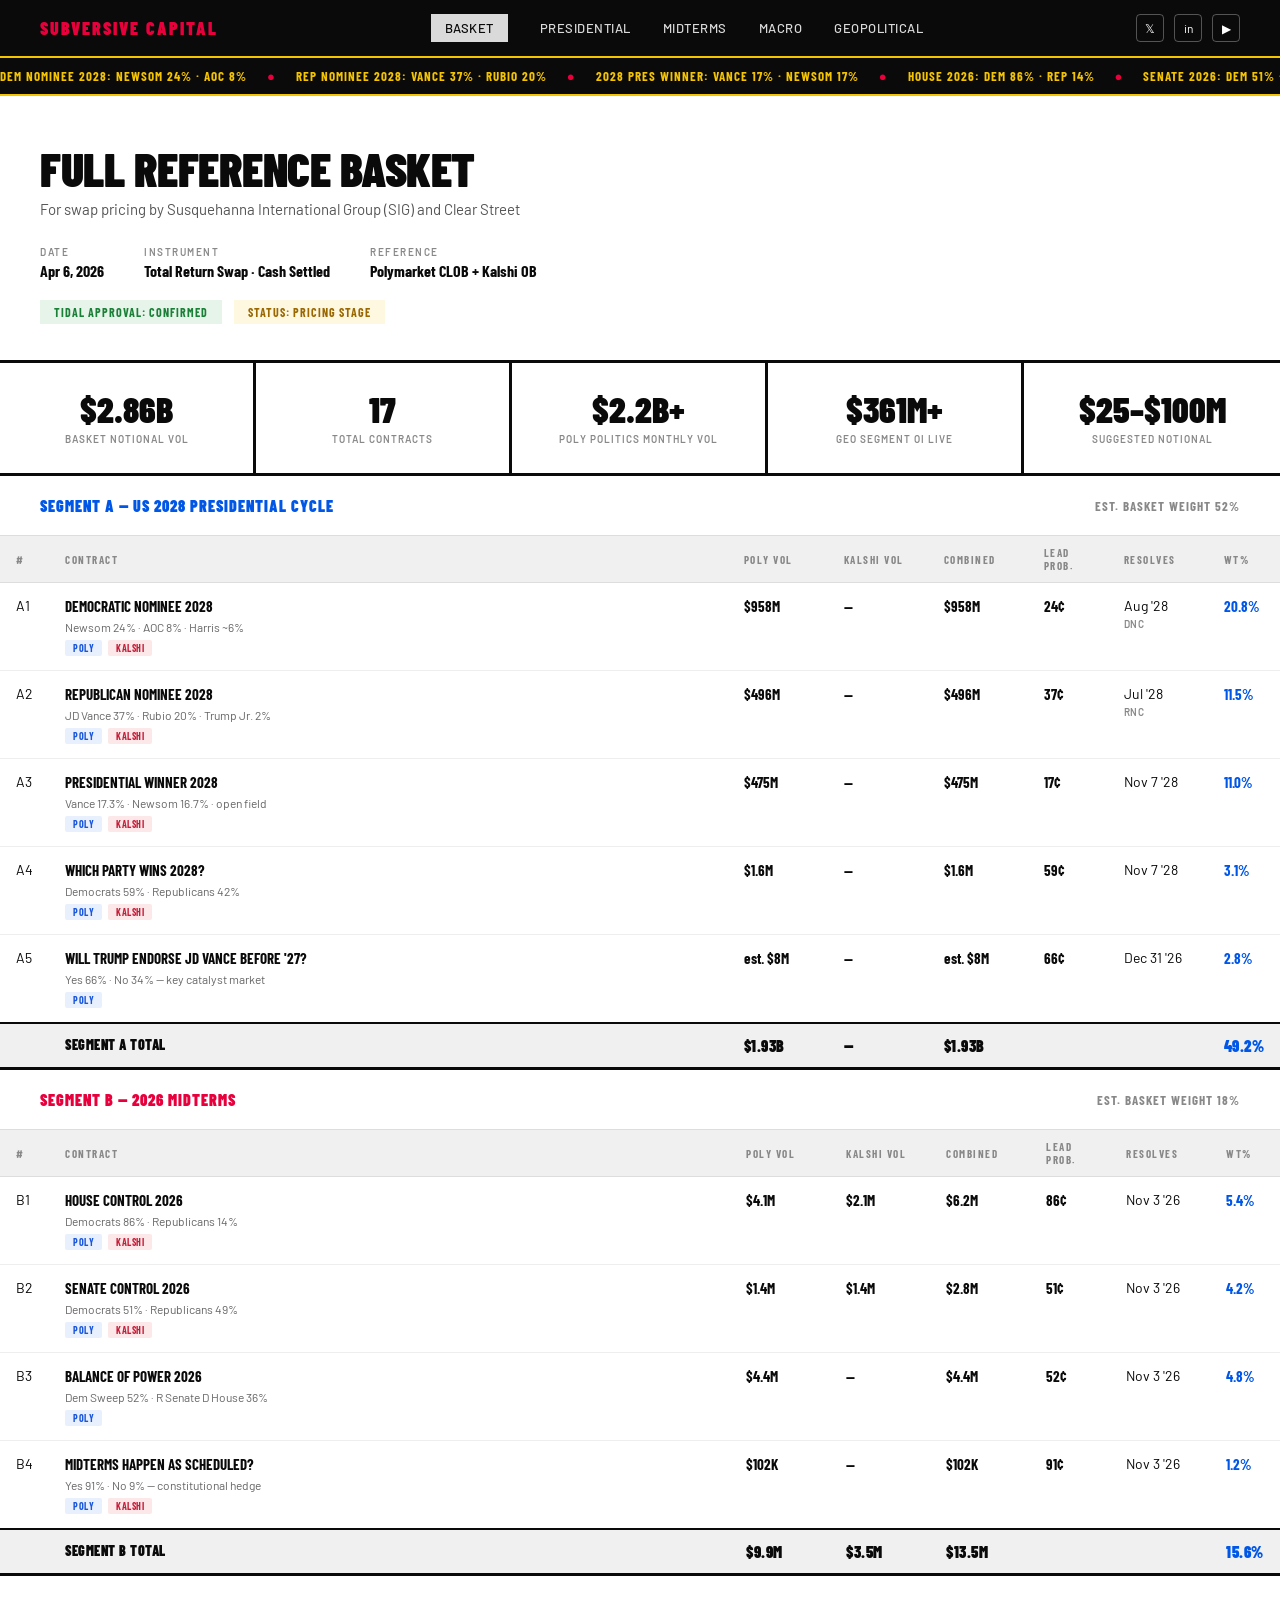
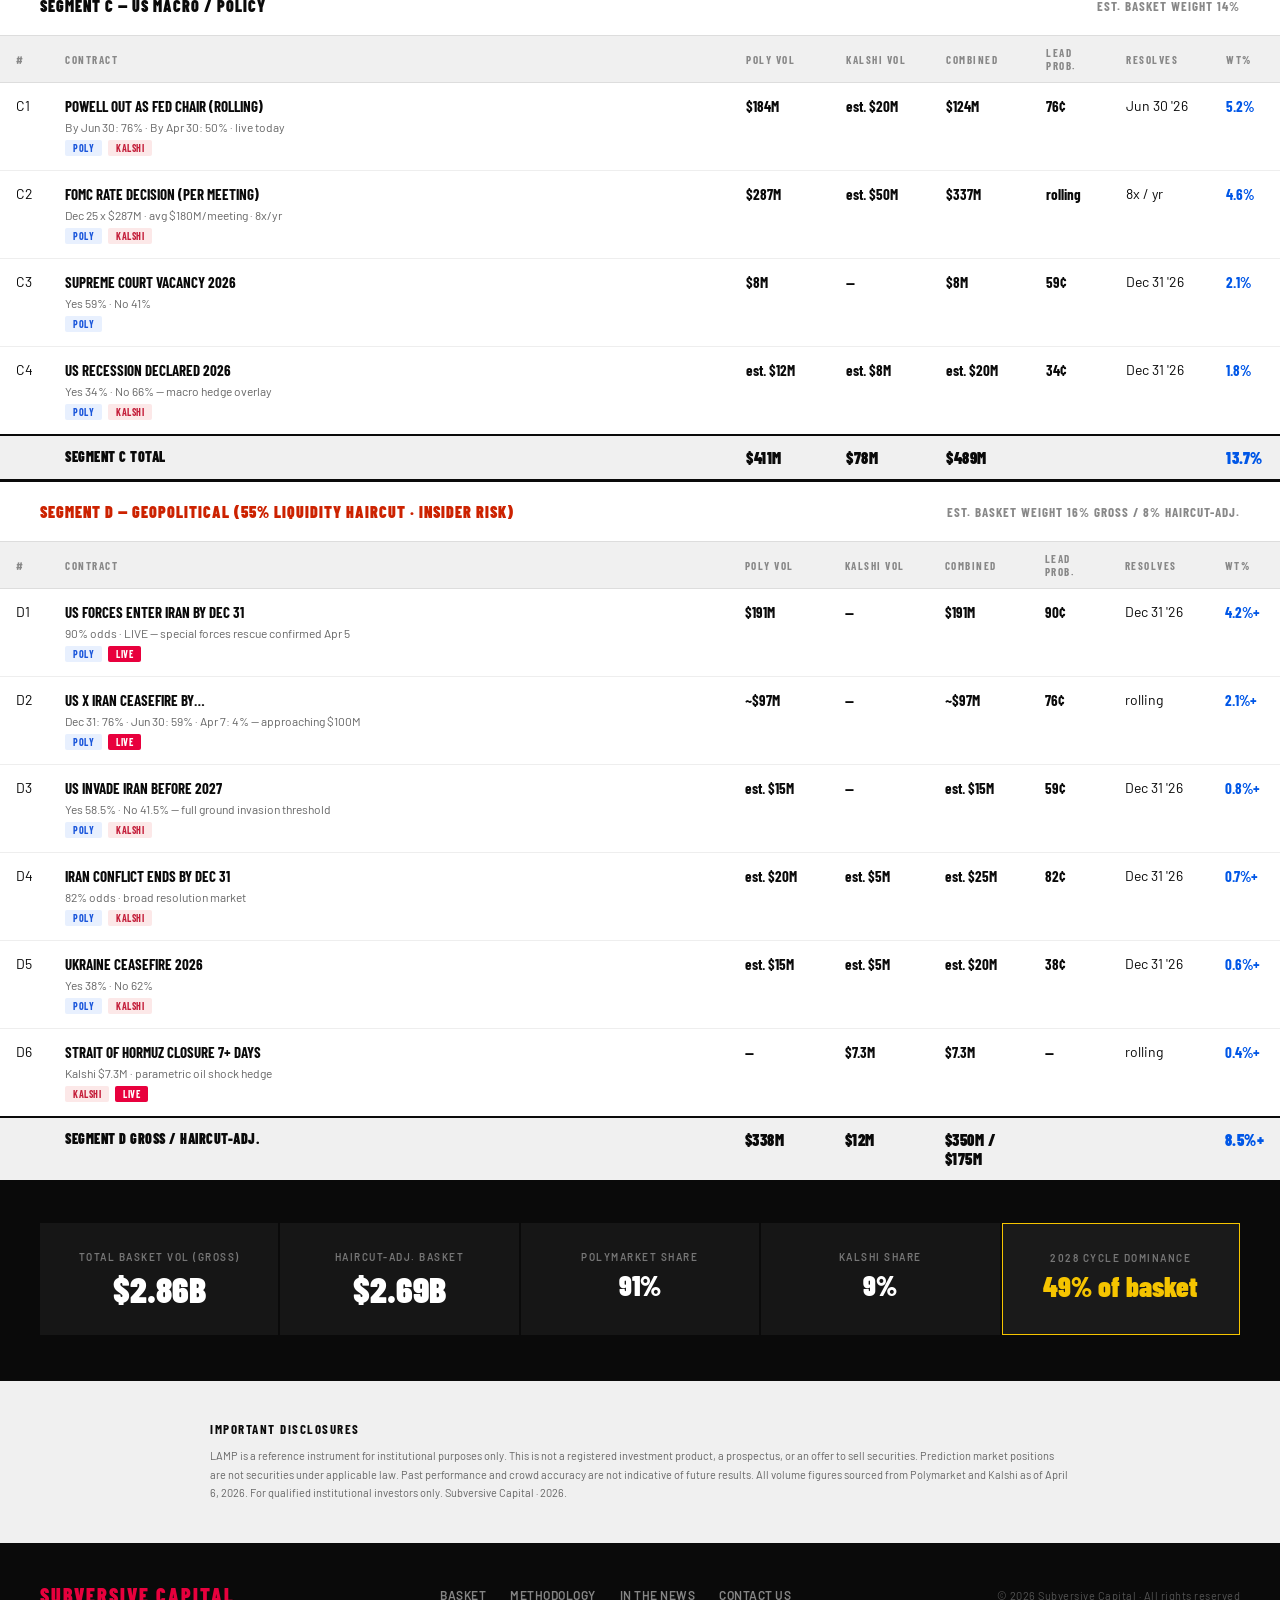
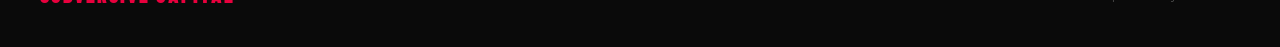
==== index.html @ 4996d78e "Replace marketing page with full reference basket Content-first redesign: 4 segment tables with all " ====
<!DOCTYPE html>
<html lang="en">
<head>
<meta charset="UTF-8">
<meta name="viewport" content="width=device-width, initial-scale=1.0">
<title>LAMP ETF — Full Reference Basket</title>
<link rel="stylesheet" href="styles.css">
</head>
<body>

<nav>
  <div class="nav-logo">Subversive Capital</div>
  <div class="nav-links">
    <a href="#" class="active">Basket</a>
    <a href="#segment-a">Presidential</a>
    <a href="#segment-b">Midterms</a>
    <a href="#segment-c">Macro</a>
    <a href="#segment-d">Geopolitical</a>
  </div>
  <div class="nav-icons">
    <div class="nav-icon">&#x1D54F;</div>
    <div class="nav-icon">in</div>
    <div class="nav-icon">&#9654;</div>
  </div>
</nav>

<div class="ticker-tape">
  <div class="ticker-inner" id="ticker-inner"></div>
</div>

<!-- ── BASKET HEADER ── -->
<section class="basket-header">
  <div class="basket-title">Full reference basket</div>
  <div class="basket-subtitle">For swap pricing by Susquehanna International Group (SIG) and Clear Street</div>

  <div class="basket-meta">
    <div class="meta-item">
      <div class="meta-label">Date</div>
      <div class="meta-value">Apr 6, 2026</div>
    </div>
    <div class="meta-item">
      <div class="meta-label">Instrument</div>
      <div class="meta-value">Total Return Swap &middot; Cash Settled</div>
    </div>
    <div class="meta-item">
      <div class="meta-label">Reference</div>
      <div class="meta-value">Polymarket CLOB + Kalshi OB</div>
    </div>
  </div>

  <div class="basket-status">
    <span class="status-badge status-confirmed">TIDAL approval: Confirmed</span>
    <span class="status-badge status-pricing">Status: Pricing stage</span>
  </div>
</section>

<!-- ── SUMMARY STATS ── -->
<div class="basket-summary">
  <div class="summary-stat">
    <div class="summary-val">$2.86B</div>
    <div class="summary-label">Basket notional vol</div>
  </div>
  <div class="summary-stat">
    <div class="summary-val">17</div>
    <div class="summary-label">Total contracts</div>
  </div>
  <div class="summary-stat">
    <div class="summary-val">$2.2B+</div>
    <div class="summary-label">Poly politics monthly vol</div>
  </div>
  <div class="summary-stat">
    <div class="summary-val">$361M+</div>
    <div class="summary-label">Geo segment OI live</div>
  </div>
  <div class="summary-stat">
    <div class="summary-val">$25&ndash;$100M</div>
    <div class="summary-label">Suggested notional</div>
  </div>
</div>

<!-- ══════════════════════════════════════════════════════════ -->
<!-- SEGMENT A — US 2028 PRESIDENTIAL CYCLE                    -->
<!-- ══════════════════════════════════════════════════════════ -->
<section class="segment" id="segment-a">
  <div class="segment-header seg-blue">
    <div class="segment-name">Segment A &mdash; US 2028 Presidential Cycle</div>
    <div class="segment-weight">Est. basket weight 52%</div>
  </div>

  <div class="table-wrap">
  <table class="segment-table">
    <thead>
      <tr>
        <th class="col-num">#</th>
        <th class="col-contract">Contract</th>
        <th class="col-vol">Poly Vol</th>
        <th class="col-vol">Kalshi Vol</th>
        <th class="col-vol">Combined</th>
        <th class="col-prob">Lead Prob.</th>
        <th class="col-resolve">Resolves</th>
        <th class="col-wt">Wt%</th>
      </tr>
    </thead>
    <tbody>
      <tr>
        <td>A1</td>
        <td>
          <div class="contract-name">Democratic Nominee 2028</div>
          <div class="contract-detail">Newsom 24% &middot; AOC 8% &middot; Harris ~6%</div>
          <div class="contract-sources"><span class="source poly">Poly</span> <span class="source kalshi">Kalshi</span></div>
        </td>
        <td class="num">$958M</td>
        <td class="num">&mdash;</td>
        <td class="num">$958M</td>
        <td class="num">24&cent;</td>
        <td>Aug '28<br><span class="resolve-note">DNC</span></td>
        <td class="num wt">20.8%</td>
      </tr>
      <tr>
        <td>A2</td>
        <td>
          <div class="contract-name">Republican Nominee 2028</div>
          <div class="contract-detail">JD Vance 37% &middot; Rubio 20% &middot; Trump Jr. 2%</div>
          <div class="contract-sources"><span class="source poly">Poly</span> <span class="source kalshi">Kalshi</span></div>
        </td>
        <td class="num">$496M</td>
        <td class="num">&mdash;</td>
        <td class="num">$496M</td>
        <td class="num">37&cent;</td>
        <td>Jul '28<br><span class="resolve-note">RNC</span></td>
        <td class="num wt">11.5%</td>
      </tr>
      <tr>
        <td>A3</td>
        <td>
          <div class="contract-name">Presidential Winner 2028</div>
          <div class="contract-detail">Vance 17.3% &middot; Newsom 16.7% &middot; open field</div>
          <div class="contract-sources"><span class="source poly">Poly</span> <span class="source kalshi">Kalshi</span></div>
        </td>
        <td class="num">$475M</td>
        <td class="num">&mdash;</td>
        <td class="num">$475M</td>
        <td class="num">17&cent;</td>
        <td>Nov 7 '28</td>
        <td class="num wt">11.0%</td>
      </tr>
      <tr>
        <td>A4</td>
        <td>
          <div class="contract-name">Which party wins 2028?</div>
          <div class="contract-detail">Democrats 59% &middot; Republicans 42%</div>
          <div class="contract-sources"><span class="source poly">Poly</span> <span class="source kalshi">Kalshi</span></div>
        </td>
        <td class="num">$1.6M</td>
        <td class="num">&mdash;</td>
        <td class="num">$1.6M</td>
        <td class="num">59&cent;</td>
        <td>Nov 7 '28</td>
        <td class="num wt">3.1%</td>
      </tr>
      <tr>
        <td>A5</td>
        <td>
          <div class="contract-name">Will Trump endorse JD Vance before '27?</div>
          <div class="contract-detail">Yes 66% &middot; No 34% &mdash; key catalyst market</div>
          <div class="contract-sources"><span class="source poly">Poly</span></div>
        </td>
        <td class="num">est. $8M</td>
        <td class="num">&mdash;</td>
        <td class="num">est. $8M</td>
        <td class="num">66&cent;</td>
        <td>Dec 31 '26</td>
        <td class="num wt">2.8%</td>
      </tr>
      <tr class="subtotal-row">
        <td></td>
        <td>Segment A total</td>
        <td class="num">$1.93B</td>
        <td class="num">&mdash;</td>
        <td class="num">$1.93B</td>
        <td></td>
        <td></td>
        <td class="num wt">49.2%</td>
      </tr>
    </tbody>
  </table>
  </div>
</section>

<!-- ══════════════════════════════════════════════════════════ -->
<!-- SEGMENT B — 2026 MIDTERMS                                 -->
<!-- ══════════════════════════════════════════════════════════ -->
<section class="segment" id="segment-b">
  <div class="segment-header seg-red">
    <div class="segment-name">Segment B &mdash; 2026 Midterms</div>
    <div class="segment-weight">Est. basket weight 18%</div>
  </div>

  <div class="table-wrap">
  <table class="segment-table">
    <thead>
      <tr>
        <th class="col-num">#</th>
        <th class="col-contract">Contract</th>
        <th class="col-vol">Poly Vol</th>
        <th class="col-vol">Kalshi Vol</th>
        <th class="col-vol">Combined</th>
        <th class="col-prob">Lead Prob.</th>
        <th class="col-resolve">Resolves</th>
        <th class="col-wt">Wt%</th>
      </tr>
    </thead>
    <tbody>
      <tr>
        <td>B1</td>
        <td>
          <div class="contract-name">House Control 2026</div>
          <div class="contract-detail">Democrats 86% &middot; Republicans 14%</div>
          <div class="contract-sources"><span class="source poly">Poly</span> <span class="source kalshi">Kalshi</span></div>
        </td>
        <td class="num">$4.1M</td>
        <td class="num">$2.1M</td>
        <td class="num">$6.2M</td>
        <td class="num">86&cent;</td>
        <td>Nov 3 '26</td>
        <td class="num wt">5.4%</td>
      </tr>
      <tr>
        <td>B2</td>
        <td>
          <div class="contract-name">Senate Control 2026</div>
          <div class="contract-detail">Democrats 51% &middot; Republicans 49%</div>
          <div class="contract-sources"><span class="source poly">Poly</span> <span class="source kalshi">Kalshi</span></div>
        </td>
        <td class="num">$1.4M</td>
        <td class="num">$1.4M</td>
        <td class="num">$2.8M</td>
        <td class="num">51&cent;</td>
        <td>Nov 3 '26</td>
        <td class="num wt">4.2%</td>
      </tr>
      <tr>
        <td>B3</td>
        <td>
          <div class="contract-name">Balance of Power 2026</div>
          <div class="contract-detail">Dem Sweep 52% &middot; R Senate D House 36%</div>
          <div class="contract-sources"><span class="source poly">Poly</span></div>
        </td>
        <td class="num">$4.4M</td>
        <td class="num">&mdash;</td>
        <td class="num">$4.4M</td>
        <td class="num">52&cent;</td>
        <td>Nov 3 '26</td>
        <td class="num wt">4.8%</td>
      </tr>
      <tr>
        <td>B4</td>
        <td>
          <div class="contract-name">Midterms happen as scheduled?</div>
          <div class="contract-detail">Yes 91% &middot; No 9% &mdash; constitutional hedge</div>
          <div class="contract-sources"><span class="source poly">Poly</span> <span class="source kalshi">Kalshi</span></div>
        </td>
        <td class="num">$102K</td>
        <td class="num">&mdash;</td>
        <td class="num">$102K</td>
        <td class="num">91&cent;</td>
        <td>Nov 3 '26</td>
        <td class="num wt">1.2%</td>
      </tr>
      <tr class="subtotal-row">
        <td></td>
        <td>Segment B total</td>
        <td class="num">$9.9M</td>
        <td class="num">$3.5M</td>
        <td class="num">$13.5M</td>
        <td></td>
        <td></td>
        <td class="num wt">15.6%</td>
      </tr>
    </tbody>
  </table>
  </div>
</section>

<!-- ══════════════════════════════════════════════════════════ -->
<!-- SEGMENT C — US MACRO / POLICY                             -->
<!-- ══════════════════════════════════════════════════════════ -->
<section class="segment" id="segment-c">
  <div class="segment-header seg-black">
    <div class="segment-name">Segment C &mdash; US Macro / Policy</div>
    <div class="segment-weight">Est. basket weight 14%</div>
  </div>

  <div class="table-wrap">
  <table class="segment-table">
    <thead>
      <tr>
        <th class="col-num">#</th>
        <th class="col-contract">Contract</th>
        <th class="col-vol">Poly Vol</th>
        <th class="col-vol">Kalshi Vol</th>
        <th class="col-vol">Combined</th>
        <th class="col-prob">Lead Prob.</th>
        <th class="col-resolve">Resolves</th>
        <th class="col-wt">Wt%</th>
      </tr>
    </thead>
    <tbody>
      <tr>
        <td>C1</td>
        <td>
          <div class="contract-name">Powell out as Fed Chair (rolling)</div>
          <div class="contract-detail">By Jun 30: 76% &middot; By Apr 30: 50% &middot; live today</div>
          <div class="contract-sources"><span class="source poly">Poly</span> <span class="source kalshi">Kalshi</span></div>
        </td>
        <td class="num">$184M</td>
        <td class="num">est. $20M</td>
        <td class="num">$124M</td>
        <td class="num">76&cent;</td>
        <td>Jun 30 '26</td>
        <td class="num wt">5.2%</td>
      </tr>
      <tr>
        <td>C2</td>
        <td>
          <div class="contract-name">FOMC rate decision (per meeting)</div>
          <div class="contract-detail">Dec 25 x $287M &middot; avg $180M/meeting &middot; 8x/yr</div>
          <div class="contract-sources"><span class="source poly">Poly</span> <span class="source kalshi">Kalshi</span></div>
        </td>
        <td class="num">$287M</td>
        <td class="num">est. $50M</td>
        <td class="num">$337M</td>
        <td class="num">rolling</td>
        <td>8x / yr</td>
        <td class="num wt">4.6%</td>
      </tr>
      <tr>
        <td>C3</td>
        <td>
          <div class="contract-name">Supreme Court vacancy 2026</div>
          <div class="contract-detail">Yes 59% &middot; No 41%</div>
          <div class="contract-sources"><span class="source poly">Poly</span></div>
        </td>
        <td class="num">$8M</td>
        <td class="num">&mdash;</td>
        <td class="num">$8M</td>
        <td class="num">59&cent;</td>
        <td>Dec 31 '26</td>
        <td class="num wt">2.1%</td>
      </tr>
      <tr>
        <td>C4</td>
        <td>
          <div class="contract-name">US recession declared 2026</div>
          <div class="contract-detail">Yes 34% &middot; No 66% &mdash; macro hedge overlay</div>
          <div class="contract-sources"><span class="source poly">Poly</span> <span class="source kalshi">Kalshi</span></div>
        </td>
        <td class="num">est. $12M</td>
        <td class="num">est. $8M</td>
        <td class="num">est. $20M</td>
        <td class="num">34&cent;</td>
        <td>Dec 31 '26</td>
        <td class="num wt">1.8%</td>
      </tr>
      <tr class="subtotal-row">
        <td></td>
        <td>Segment C total</td>
        <td class="num">$411M</td>
        <td class="num">$78M</td>
        <td class="num">$489M</td>
        <td></td>
        <td></td>
        <td class="num wt">13.7%</td>
      </tr>
    </tbody>
  </table>
  </div>
</section>

<!-- ══════════════════════════════════════════════════════════ -->
<!-- SEGMENT D — GEOPOLITICAL                                  -->
<!-- ══════════════════════════════════════════════════════════ -->
<section class="segment" id="segment-d">
  <div class="segment-header seg-darkred">
    <div class="segment-name">Segment D &mdash; Geopolitical (55% liquidity haircut &middot; insider risk)</div>
    <div class="segment-weight">Est. basket weight 16% gross / 8% haircut-adj.</div>
  </div>

  <div class="table-wrap">
  <table class="segment-table">
    <thead>
      <tr>
        <th class="col-num">#</th>
        <th class="col-contract">Contract</th>
        <th class="col-vol">Poly Vol</th>
        <th class="col-vol">Kalshi Vol</th>
        <th class="col-vol">Combined</th>
        <th class="col-prob">Lead Prob.</th>
        <th class="col-resolve">Resolves</th>
        <th class="col-wt">Wt%</th>
      </tr>
    </thead>
    <tbody>
      <tr>
        <td>D1</td>
        <td>
          <div class="contract-name">US forces enter Iran by Dec 31</div>
          <div class="contract-detail">90% odds &middot; LIVE &mdash; special forces rescue confirmed Apr 5</div>
          <div class="contract-sources"><span class="source poly">Poly</span> <span class="source live">Live</span></div>
        </td>
        <td class="num">$191M</td>
        <td class="num">&mdash;</td>
        <td class="num">$191M</td>
        <td class="num">90&cent;</td>
        <td>Dec 31 '26</td>
        <td class="num wt">4.2%+</td>
      </tr>
      <tr>
        <td>D2</td>
        <td>
          <div class="contract-name">US x Iran ceasefire by&hellip;</div>
          <div class="contract-detail">Dec 31: 76% &middot; Jun 30: 59% &middot; Apr 7: 4% &mdash; approaching $100M</div>
          <div class="contract-sources"><span class="source poly">Poly</span> <span class="source live">Live</span></div>
        </td>
        <td class="num">~$97M</td>
        <td class="num">&mdash;</td>
        <td class="num">~$97M</td>
        <td class="num">76&cent;</td>
        <td>rolling</td>
        <td class="num wt">2.1%+</td>
      </tr>
      <tr>
        <td>D3</td>
        <td>
          <div class="contract-name">US invade Iran before 2027</div>
          <div class="contract-detail">Yes 58.5% &middot; No 41.5% &mdash; full ground invasion threshold</div>
          <div class="contract-sources"><span class="source poly">Poly</span> <span class="source kalshi">Kalshi</span></div>
        </td>
        <td class="num">est. $15M</td>
        <td class="num">&mdash;</td>
        <td class="num">est. $15M</td>
        <td class="num">59&cent;</td>
        <td>Dec 31 '26</td>
        <td class="num wt">0.8%+</td>
      </tr>
      <tr>
        <td>D4</td>
        <td>
          <div class="contract-name">Iran conflict ends by Dec 31</div>
          <div class="contract-detail">82% odds &middot; broad resolution market</div>
          <div class="contract-sources"><span class="source poly">Poly</span> <span class="source kalshi">Kalshi</span></div>
        </td>
        <td class="num">est. $20M</td>
        <td class="num">est. $5M</td>
        <td class="num">est. $25M</td>
        <td class="num">82&cent;</td>
        <td>Dec 31 '26</td>
        <td class="num wt">0.7%+</td>
      </tr>
      <tr>
        <td>D5</td>
        <td>
          <div class="contract-name">Ukraine ceasefire 2026</div>
          <div class="contract-detail">Yes 38% &middot; No 62%</div>
          <div class="contract-sources"><span class="source poly">Poly</span> <span class="source kalshi">Kalshi</span></div>
        </td>
        <td class="num">est. $15M</td>
        <td class="num">est. $5M</td>
        <td class="num">est. $20M</td>
        <td class="num">38&cent;</td>
        <td>Dec 31 '26</td>
        <td class="num wt">0.6%+</td>
      </tr>
      <tr>
        <td>D6</td>
        <td>
          <div class="contract-name">Strait of Hormuz closure 7+ days</div>
          <div class="contract-detail">Kalshi $7.3M &middot; parametric oil shock hedge</div>
          <div class="contract-sources"><span class="source kalshi">Kalshi</span> <span class="source live">Live</span></div>
        </td>
        <td class="num">&mdash;</td>
        <td class="num">$7.3M</td>
        <td class="num">$7.3M</td>
        <td class="num">&mdash;</td>
        <td>rolling</td>
        <td class="num wt">0.4%+</td>
      </tr>
      <tr class="subtotal-row">
        <td></td>
        <td>Segment D gross / haircut-adj.</td>
        <td class="num">$338M</td>
        <td class="num">$12M</td>
        <td class="num">$350M /<br>$175M</td>
        <td></td>
        <td></td>
        <td class="num wt">8.5%+</td>
      </tr>
    </tbody>
  </table>
  </div>
</section>

<!-- ── BASKET TOTALS ── -->
<section class="basket-totals">
  <div class="totals-grid">
    <div class="total-item">
      <div class="total-label">Total basket vol (gross)</div>
      <div class="total-val big">$2.86B</div>
    </div>
    <div class="total-item">
      <div class="total-label">Haircut-adj. basket</div>
      <div class="total-val big">$2.69B</div>
    </div>
    <div class="total-item">
      <div class="total-label">Polymarket share</div>
      <div class="total-val">91%</div>
    </div>
    <div class="total-item">
      <div class="total-label">Kalshi share</div>
      <div class="total-val">9%</div>
    </div>
    <div class="total-item highlight">
      <div class="total-label">2028 cycle dominance</div>
      <div class="total-val accent">49% of basket</div>
    </div>
  </div>
</section>

<!-- ── DISCLAIMER ── -->
<div class="disclaimer">
  <div class="disclaimer-inner">
    <h3>Important Disclosures</h3>
    <p>LAMP is a reference instrument for institutional purposes only. This is not a registered investment product, a prospectus, or an offer to sell securities. Prediction market positions are not securities under applicable law. Past performance and crowd accuracy are not indicative of future results. All volume figures sourced from Polymarket and Kalshi as of April 6, 2026. For qualified institutional investors only. Subversive Capital &middot; 2026.</p>
  </div>
</div>

<footer>
  <div class="footer-logo">Subversive Capital</div>
  <div class="footer-links">
    <a href="#">Basket</a>
    <a href="#">Methodology</a>
    <a href="#">In the News</a>
    <a href="#">Contact Us</a>
  </div>
  <div class="footer-copy">&copy; 2026 Subversive Capital &middot; All rights reserved</div>
</footer>

<script src="ticker.js"></script>
</body>
</html>
---- styles.css ----
@import url('https://fonts.googleapis.com/css2?family=Barlow+Condensed:wght@400;700;900&family=Barlow:wght@400;500;600&display=swap');

/* ── reset + vars ── */
*, *::before, *::after { box-sizing: border-box; margin: 0; padding: 0; }

:root {
  --black:   #0a0a0a;
  --white:   #ffffff;
  --red:     #e8003d;
  --blue:    #0057e7;
  --yellow:  #f5c400;
  --gray:    #f0f0f0;
  --mid:     #888888;
  --darkred: #cc2200;
}

html { scroll-behavior: smooth; }

body {
  font-family: 'Barlow', sans-serif;
  background: var(--white);
  color: var(--black);
  overflow-x: hidden;
}

/* ── nav ── */
nav {
  background: var(--black);
  padding: 0 40px;
  height: 56px;
  display: flex;
  align-items: center;
  justify-content: space-between;
  position: sticky;
  top: 0;
  z-index: 100;
}

.nav-logo {
  font-family: 'Barlow Condensed', sans-serif;
  font-weight: 900;
  font-size: 18px;
  letter-spacing: 2px;
  color: var(--red);
  text-transform: uppercase;
}

.nav-links { display: flex; gap: 32px; align-items: center; }

.nav-links a {
  color: var(--white);
  text-decoration: none;
  font-size: 13px;
  font-weight: 500;
  letter-spacing: 0.5px;
  opacity: 0.85;
  transition: opacity 0.15s;
  text-transform: uppercase;
}
.nav-links a:hover { opacity: 1; }
.nav-links a.active {
  background: var(--white);
  color: var(--black);
  padding: 6px 14px;
}

.nav-icons { display: flex; gap: 10px; }
.nav-icon {
  width: 28px; height: 28px;
  border: 1px solid rgba(255,255,255,0.3);
  border-radius: 4px;
  display: flex; align-items: center; justify-content: center;
  color: var(--white); font-size: 12px; cursor: pointer;
  transition: border-color 0.15s;
}
.nav-icon:hover { border-color: var(--white); }

/* ── ticker tape ── */
.ticker-tape {
  background: var(--black);
  color: var(--yellow);
  font-family: 'Barlow Condensed', sans-serif;
  font-weight: 700; font-size: 13px; letter-spacing: 1px;
  padding: 10px 0; overflow: hidden; white-space: nowrap;
  border-top: 2px solid var(--yellow);
  border-bottom: 2px solid var(--yellow);
}

.ticker-inner {
  display: inline-block;
  animation: ticker 32s linear infinite;
}
.ticker-inner:hover { animation-play-state: paused; }

@keyframes ticker {
  from { transform: translateX(0); }
  to   { transform: translateX(-50%); }
}

.ticker-sep { color: var(--red); margin: 0 20px; }

/* ── basket header ── */
.basket-header {
  padding: 48px 40px 36px;
  border-bottom: 3px solid var(--black);
}

.basket-title {
  font-family: 'Barlow Condensed', sans-serif;
  font-weight: 900;
  font-size: clamp(32px, 5vw, 48px);
  text-transform: uppercase;
  letter-spacing: -0.5px;
  line-height: 1;
  margin-bottom: 8px;
}

.basket-subtitle {
  font-size: 15px;
  color: #555;
  margin-bottom: 28px;
}

.basket-meta {
  display: flex;
  gap: 40px;
  flex-wrap: wrap;
  margin-bottom: 20px;
}

.meta-label {
  font-size: 10px;
  font-weight: 600;
  letter-spacing: 1.5px;
  text-transform: uppercase;
  color: var(--mid);
  margin-bottom: 3px;
}

.meta-value {
  font-family: 'Barlow Condensed', sans-serif;
  font-weight: 700;
  font-size: 16px;
  color: var(--black);
}

.basket-status {
  display: flex;
  gap: 12px;
  flex-wrap: wrap;
}

.status-badge {
  font-family: 'Barlow Condensed', sans-serif;
  font-weight: 700;
  font-size: 12px;
  letter-spacing: 1px;
  text-transform: uppercase;
  padding: 5px 14px;
  display: inline-block;
}

.status-confirmed {
  background: #e6f4ea;
  color: #1a7f37;
}

.status-pricing {
  background: #fff8e1;
  color: #9a6700;
}

/* ── basket summary ── */
.basket-summary {
  display: grid;
  grid-template-columns: repeat(5, 1fr);
  border-bottom: 3px solid var(--black);
}

.summary-stat {
  padding: 28px 20px;
  text-align: center;
  border-right: 3px solid var(--black);
}
.summary-stat:last-child { border-right: none; }

.summary-val {
  font-family: 'Barlow Condensed', sans-serif;
  font-weight: 900;
  font-size: 36px;
  line-height: 1;
  color: var(--black);
}

.summary-label {
  font-size: 10px;
  font-weight: 600;
  letter-spacing: 1px;
  text-transform: uppercase;
  color: var(--mid);
  margin-top: 6px;
}

/* ── segments ── */
.segment {
  border-bottom: 3px solid var(--black);
}

.segment-header {
  padding: 20px 40px;
  display: flex;
  justify-content: space-between;
  align-items: center;
  border-bottom: 1px solid #ddd;
}

.segment-name {
  font-family: 'Barlow Condensed', sans-serif;
  font-weight: 900;
  font-size: 16px;
  text-transform: uppercase;
  letter-spacing: 1px;
}

.segment-weight {
  font-family: 'Barlow Condensed', sans-serif;
  font-weight: 700;
  font-size: 13px;
  text-transform: uppercase;
  letter-spacing: 1px;
  color: var(--mid);
}

.seg-blue .segment-name { color: var(--blue); }
.seg-red .segment-name { color: var(--red); }
.seg-black .segment-name { color: var(--black); }
.seg-darkred .segment-name { color: var(--darkred); }

/* ── tables ── */
.table-wrap {
  overflow-x: auto;
  -webkit-overflow-scrolling: touch;
}

.segment-table {
  width: 100%;
  border-collapse: collapse;
  font-size: 14px;
  min-width: 800px;
}

.segment-table thead {
  background: var(--gray);
}

.segment-table th {
  font-family: 'Barlow Condensed', sans-serif;
  font-weight: 700;
  font-size: 11px;
  letter-spacing: 1.5px;
  text-transform: uppercase;
  color: var(--mid);
  padding: 10px 16px;
  text-align: left;
  border-bottom: 1px solid #ddd;
}

.segment-table td {
  padding: 14px 16px;
  border-bottom: 1px solid #eee;
  vertical-align: top;
}

.segment-table tbody tr:hover {
  background: #fafafa;
}

.col-num { width: 40px; }
.col-contract { width: auto; }
.col-vol { width: 100px; }
.col-prob { width: 80px; }
.col-resolve { width: 100px; }
.col-wt { width: 70px; }

td.num {
  font-family: 'Barlow Condensed', sans-serif;
  font-weight: 700;
  font-size: 15px;
  color: var(--black);
  white-space: nowrap;
}

td.wt {
  color: var(--blue);
}

.contract-name {
  font-family: 'Barlow Condensed', sans-serif;
  font-weight: 700;
  font-size: 15px;
  text-transform: uppercase;
  color: var(--black);
  margin-bottom: 3px;
}

.contract-detail {
  font-size: 12px;
  color: #666;
  line-height: 1.5;
  margin-bottom: 4px;
}

.contract-sources {
  display: flex;
  gap: 6px;
}

.source {
  font-family: 'Barlow Condensed', sans-serif;
  font-weight: 700;
  font-size: 10px;
  letter-spacing: 0.5px;
  text-transform: uppercase;
  padding: 2px 8px;
  border-radius: 2px;
}

.source.poly {
  background: #e8f0fe;
  color: #1a56db;
}

.source.kalshi {
  background: #fce8e8;
  color: #c41e3a;
}

.source.live {
  background: #e8003d;
  color: var(--white);
  animation: pulse 1.4s ease-in-out infinite;
}

@keyframes pulse {
  0%, 100% { opacity: 1; }
  50%       { opacity: 0.5; }
}

.resolve-note {
  font-size: 10px;
  font-weight: 600;
  letter-spacing: 0.5px;
  text-transform: uppercase;
  color: var(--mid);
}

/* subtotal rows */
.subtotal-row {
  background: var(--gray);
  border-top: 2px solid var(--black);
}

.subtotal-row td {
  font-family: 'Barlow Condensed', sans-serif;
  font-weight: 900;
  font-size: 14px;
  text-transform: uppercase;
  letter-spacing: 0.5px;
  padding: 12px 16px;
  border-bottom: none;
}

.subtotal-row td.num {
  font-size: 16px;
}

/* ── basket totals ── */
.basket-totals {
  background: var(--black);
  padding: 40px;
  border-bottom: 3px solid var(--black);
}

.totals-grid {
  display: grid;
  grid-template-columns: repeat(5, 1fr);
  gap: 2px;
}

.total-item {
  background: #161616;
  padding: 28px 24px;
  text-align: center;
}

.total-label {
  font-size: 10px;
  font-weight: 600;
  letter-spacing: 1.5px;
  text-transform: uppercase;
  color: #777;
  margin-bottom: 8px;
}

.total-val {
  font-family: 'Barlow Condensed', sans-serif;
  font-weight: 900;
  font-size: 28px;
  color: var(--white);
  line-height: 1;
}

.total-val.big {
  font-size: 36px;
}

.total-val.accent {
  color: var(--yellow);
}

.total-item.highlight {
  background: #1a1a1a;
  border: 1px solid var(--yellow);
}

/* ── disclaimer ── */
.disclaimer {
  background: var(--gray);
  padding: 40px; border-top: 3px solid var(--black);
}
.disclaimer-inner { max-width: 860px; margin: 0 auto; }
.disclaimer h3 {
  font-family: 'Barlow Condensed', sans-serif;
  font-weight: 700; font-size: 13px;
  text-transform: uppercase; letter-spacing: 1.5px;
  color: var(--black); margin-bottom: 10px;
}
.disclaimer p { font-size: 11px; color: #666; line-height: 1.7; }

/* ── footer ── */
footer {
  background: var(--black); padding: 40px;
  display: flex; justify-content: space-between;
  align-items: center; flex-wrap: wrap; gap: 16px;
}
.footer-logo {
  font-family: 'Barlow Condensed', sans-serif;
  font-weight: 900; font-size: 20px;
  letter-spacing: 2px; color: var(--red); text-transform: uppercase;
}
.footer-links { display: flex; gap: 24px; }
.footer-links a {
  color: rgba(255,255,255,0.5); text-decoration: none;
  font-size: 12px; text-transform: uppercase;
  letter-spacing: 0.5px; font-weight: 600; transition: color 0.15s;
}
.footer-links a:hover { color: var(--white); }
.footer-copy { font-size: 11px; color: rgba(255,255,255,0.3); letter-spacing: 0.5px; }

/* ── responsive ── */
@media (max-width: 900px) {
  nav { padding: 0 20px; }
  .nav-links { display: none; }
  .basket-header { padding: 32px 20px 28px; }
  .basket-meta { gap: 24px; }
  .basket-summary { grid-template-columns: repeat(3, 1fr); }
  .summary-stat:nth-child(3) { border-right: none; }
  .summary-stat:nth-child(4),
  .summary-stat:nth-child(5) { border-top: 3px solid var(--black); }
  .segment-header { padding: 16px 20px; flex-direction: column; align-items: flex-start; gap: 4px; }
  .totals-grid { grid-template-columns: repeat(3, 1fr); }
  .total-item:nth-child(4),
  .total-item:nth-child(5) { grid-column: auto; }
  footer { flex-direction: column; text-align: center; }
}

@media (max-width: 500px) {
  .basket-summary { grid-template-columns: 1fr 1fr; }
  .summary-stat { border-right: none; border-bottom: 3px solid var(--black); }
  .summary-stat:nth-child(odd) { border-right: 3px solid var(--black); }
  .summary-stat:last-child { border-right: none; }
  .totals-grid { grid-template-columns: 1fr 1fr; }
  .total-item { padding: 20px 16px; }
  .total-val.big { font-size: 28px; }
}
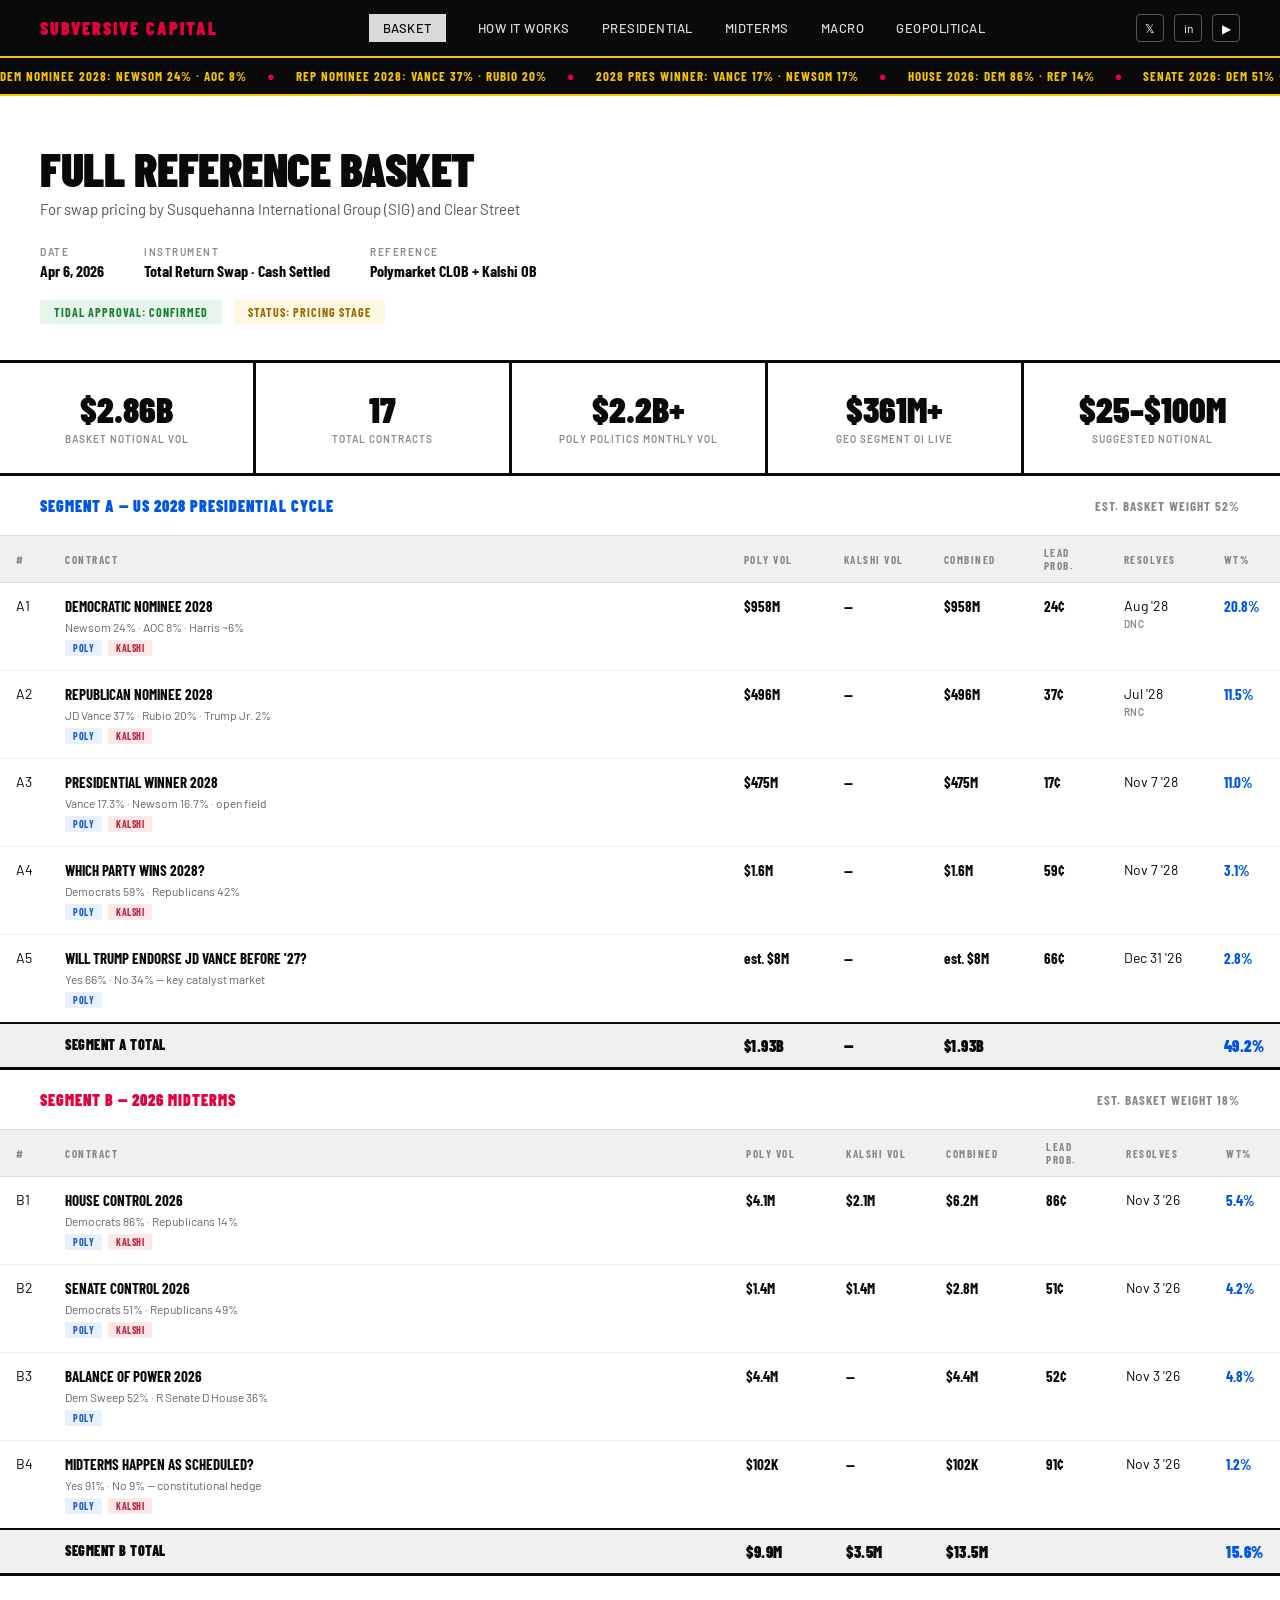
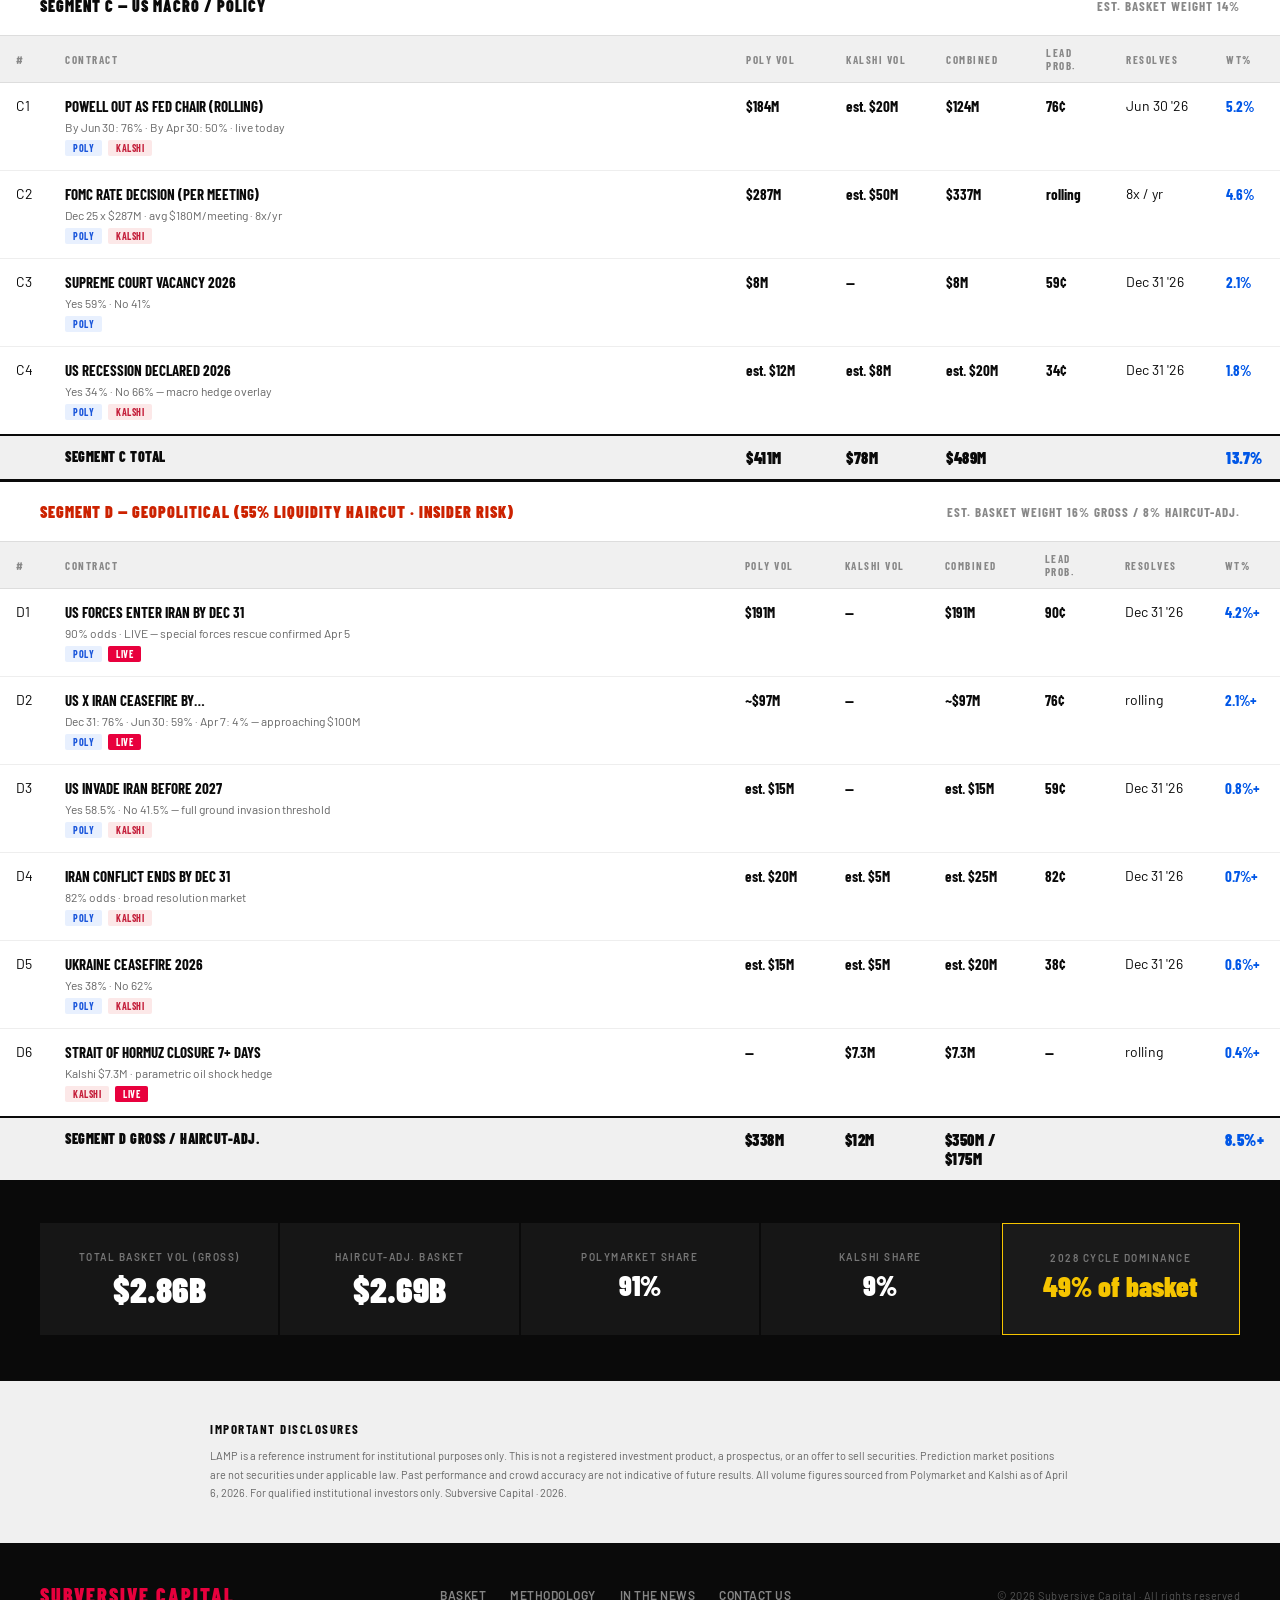
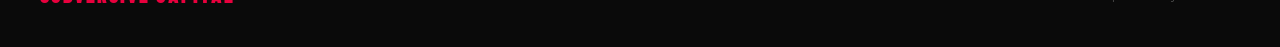
==== commit eba13ab8: "Add How It Works page with $10K investor walkthrough Full 7-step walkthrough: buy shares, TRS mechan" ====
--- a/index.html
+++ b/index.html
@@ -11,7 +11,8 @@
 <nav>
   <div class="nav-logo">Subversive Capital</div>
   <div class="nav-links">
-    <a href="#" class="active">Basket</a>
+    <a href="index.html" class="active">Basket</a>
+    <a href="how.html">How It Works</a>
     <a href="#segment-a">Presidential</a>
     <a href="#segment-b">Midterms</a>
     <a href="#segment-c">Macro</a>
--- a/styles.css
+++ b/styles.css
@@ -422,6 +422,279 @@
   background: #1a1a1a;
   border: 1px solid var(--yellow);
 }
+
+/* ── how it works page ── */
+.how-header {
+  padding: 48px 40px 40px;
+  border-bottom: 3px solid var(--black);
+}
+
+.how-header-inner {
+  max-width: 700px;
+}
+
+.how-title {
+  font-family: 'Barlow Condensed', sans-serif;
+  font-weight: 900;
+  font-size: clamp(32px, 5vw, 48px);
+  text-transform: uppercase;
+  letter-spacing: -0.5px;
+  line-height: 1;
+  margin-bottom: 12px;
+}
+
+.how-subtitle {
+  font-size: 15px;
+  color: #555;
+  line-height: 1.6;
+  margin-bottom: 28px;
+}
+
+.how-invest-box {
+  background: var(--black);
+  color: var(--white);
+  padding: 24px 32px;
+  display: inline-block;
+}
+
+.invest-label {
+  font-size: 10px;
+  font-weight: 600;
+  letter-spacing: 1.5px;
+  text-transform: uppercase;
+  color: var(--mid);
+  margin-bottom: 4px;
+}
+
+.invest-val {
+  font-family: 'Barlow Condensed', sans-serif;
+  font-weight: 900;
+  font-size: 48px;
+  color: var(--yellow);
+  line-height: 1;
+}
+
+.invest-shares {
+  font-size: 13px;
+  color: #999;
+  margin-top: 4px;
+}
+
+/* ── step blocks ── */
+.how-step {
+  display: grid;
+  grid-template-columns: 80px 1fr;
+  border-bottom: 3px solid var(--black);
+}
+
+.how-step.last {
+  border-bottom: none;
+}
+
+.step-marker {
+  border-right: 3px solid var(--black);
+  display: flex;
+  flex-direction: column;
+  align-items: center;
+  padding-top: 36px;
+}
+
+.step-num {
+  font-family: 'Barlow Condensed', sans-serif;
+  font-weight: 900;
+  font-size: 32px;
+  color: var(--red);
+  line-height: 1;
+}
+
+.step-line {
+  width: 2px;
+  flex: 1;
+  background: #ddd;
+  margin-top: 16px;
+}
+
+.step-content {
+  padding: 36px 40px;
+}
+
+.step-title {
+  font-family: 'Barlow Condensed', sans-serif;
+  font-weight: 900;
+  font-size: 24px;
+  text-transform: uppercase;
+  letter-spacing: 0.3px;
+  margin-bottom: 16px;
+  color: var(--black);
+}
+
+.step-body p {
+  font-size: 15px;
+  color: #333;
+  line-height: 1.7;
+  margin-bottom: 12px;
+  max-width: 640px;
+}
+
+.step-body p:last-child {
+  margin-bottom: 0;
+}
+
+.step-list {
+  list-style: none;
+  margin: 12px 0;
+  max-width: 640px;
+}
+
+.step-list li {
+  font-size: 14px;
+  color: #333;
+  line-height: 1.6;
+  padding: 6px 0 6px 20px;
+  position: relative;
+  border-bottom: 1px solid #eee;
+}
+
+.step-list li:last-child {
+  border-bottom: none;
+}
+
+.step-list li::before {
+  content: '';
+  position: absolute;
+  left: 0;
+  top: 14px;
+  width: 6px;
+  height: 6px;
+  background: var(--red);
+}
+
+/* step aside boxes */
+.step-aside {
+  margin-top: 20px;
+  padding: 16px 20px;
+  background: var(--gray);
+  border-left: 3px solid var(--black);
+  max-width: 480px;
+}
+
+.aside-label {
+  font-size: 10px;
+  font-weight: 600;
+  letter-spacing: 1.5px;
+  text-transform: uppercase;
+  color: var(--mid);
+  margin-bottom: 4px;
+}
+
+.aside-val {
+  font-family: 'Barlow Condensed', sans-serif;
+  font-weight: 700;
+  font-size: 16px;
+  color: var(--black);
+}
+
+.aside-detail {
+  font-size: 12px;
+  color: #888;
+  margin-top: 4px;
+}
+
+/* step example boxes */
+.step-example {
+  margin-top: 20px;
+  padding: 20px 24px;
+  background: #fffde7;
+  border-left: 3px solid var(--yellow);
+  max-width: 640px;
+}
+
+.example-label {
+  font-family: 'Barlow Condensed', sans-serif;
+  font-weight: 700;
+  font-size: 11px;
+  letter-spacing: 1.5px;
+  text-transform: uppercase;
+  color: #9a6700;
+  margin-bottom: 8px;
+}
+
+.example-body p {
+  font-size: 14px;
+  color: #555;
+  line-height: 1.6;
+  margin-bottom: 8px;
+}
+
+.example-body p:last-child {
+  margin-bottom: 0;
+}
+
+/* ── allocation grid ── */
+.allocation-grid {
+  display: grid;
+  grid-template-columns: repeat(5, 1fr);
+  gap: 2px;
+  margin-top: 20px;
+  border: 3px solid var(--black);
+}
+
+.alloc-item {
+  padding: 20px 16px;
+  text-align: center;
+}
+
+.alloc-segment {
+  font-family: 'Barlow Condensed', sans-serif;
+  font-weight: 700;
+  font-size: 11px;
+  letter-spacing: 1.5px;
+  text-transform: uppercase;
+  margin-bottom: 4px;
+}
+
+.alloc-name {
+  font-family: 'Barlow Condensed', sans-serif;
+  font-weight: 900;
+  font-size: 16px;
+  text-transform: uppercase;
+  color: var(--black);
+  margin-bottom: 8px;
+}
+
+.alloc-pct {
+  font-family: 'Barlow Condensed', sans-serif;
+  font-weight: 900;
+  font-size: 28px;
+  line-height: 1;
+  color: var(--black);
+}
+
+.alloc-dollars {
+  font-family: 'Barlow Condensed', sans-serif;
+  font-weight: 700;
+  font-size: 20px;
+  color: var(--black);
+  margin-top: 4px;
+}
+
+.alloc-detail {
+  font-size: 11px;
+  color: #888;
+  line-height: 1.5;
+  margin-top: 8px;
+}
+
+.alloc-blue  { background: #e8f0fe; }
+.alloc-blue .alloc-segment { color: var(--blue); }
+.alloc-red   { background: #fce8e8; }
+.alloc-red .alloc-segment { color: var(--red); }
+.alloc-black { background: #f0f0f0; }
+.alloc-black .alloc-segment { color: var(--black); }
+.alloc-darkred { background: #fef0ec; }
+.alloc-darkred .alloc-segment { color: var(--darkred); }
+.alloc-gray  { background: #fafafa; }
+.alloc-gray .alloc-segment { color: var(--mid); }
 
 /* ── disclaimer ── */
 .disclaimer {
@@ -469,6 +742,10 @@
   .summary-stat:nth-child(5) { border-top: 3px solid var(--black); }
   .segment-header { padding: 16px 20px; flex-direction: column; align-items: flex-start; gap: 4px; }
   .totals-grid { grid-template-columns: repeat(3, 1fr); }
+  .how-header { padding: 32px 20px 28px; }
+  .how-step { grid-template-columns: 60px 1fr; }
+  .step-content { padding: 28px 20px; }
+  .allocation-grid { grid-template-columns: repeat(3, 1fr); }
   .total-item:nth-child(4),
   .total-item:nth-child(5) { grid-column: auto; }
   footer { flex-direction: column; text-align: center; }
@@ -482,4 +759,7 @@
   .totals-grid { grid-template-columns: 1fr 1fr; }
   .total-item { padding: 20px 16px; }
   .total-val.big { font-size: 28px; }
-}
+  .allocation-grid { grid-template-columns: 1fr 1fr; }
+  .how-step { grid-template-columns: 48px 1fr; }
+  .step-num { font-size: 24px; }
+}
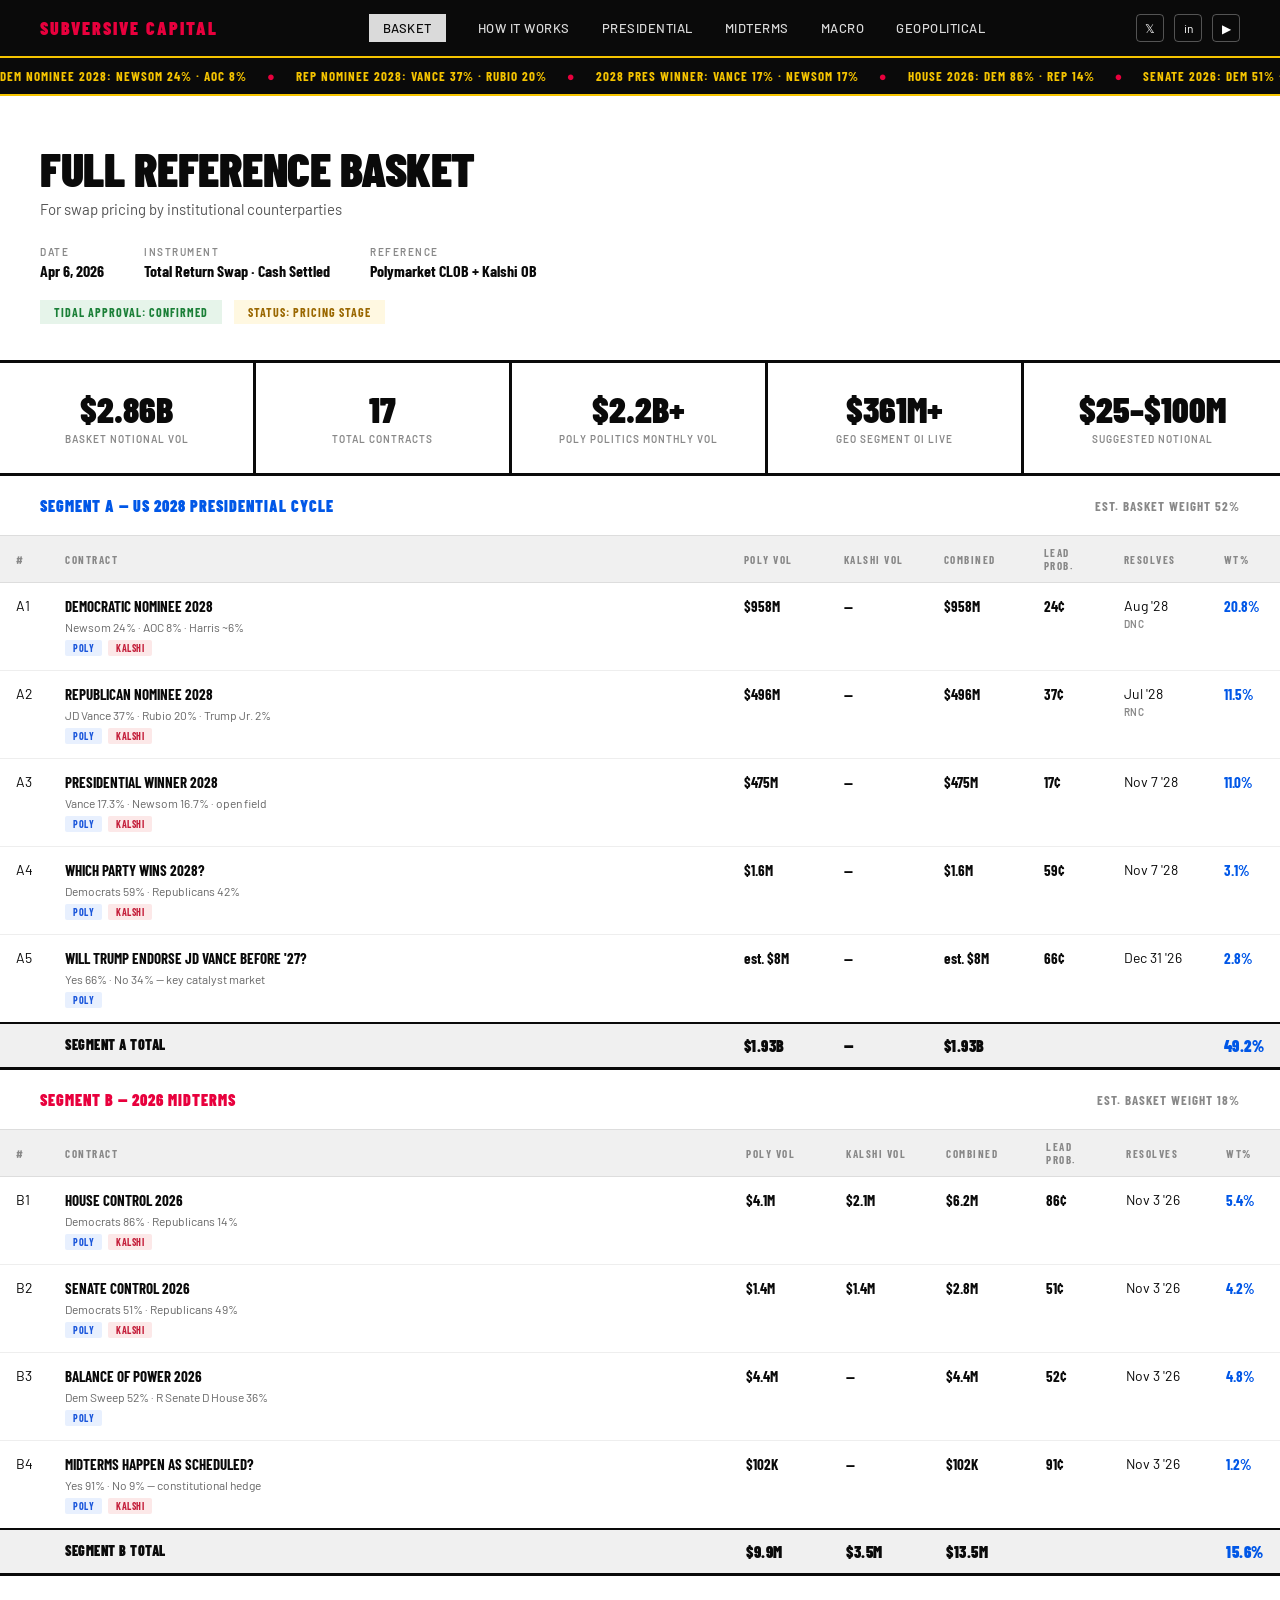
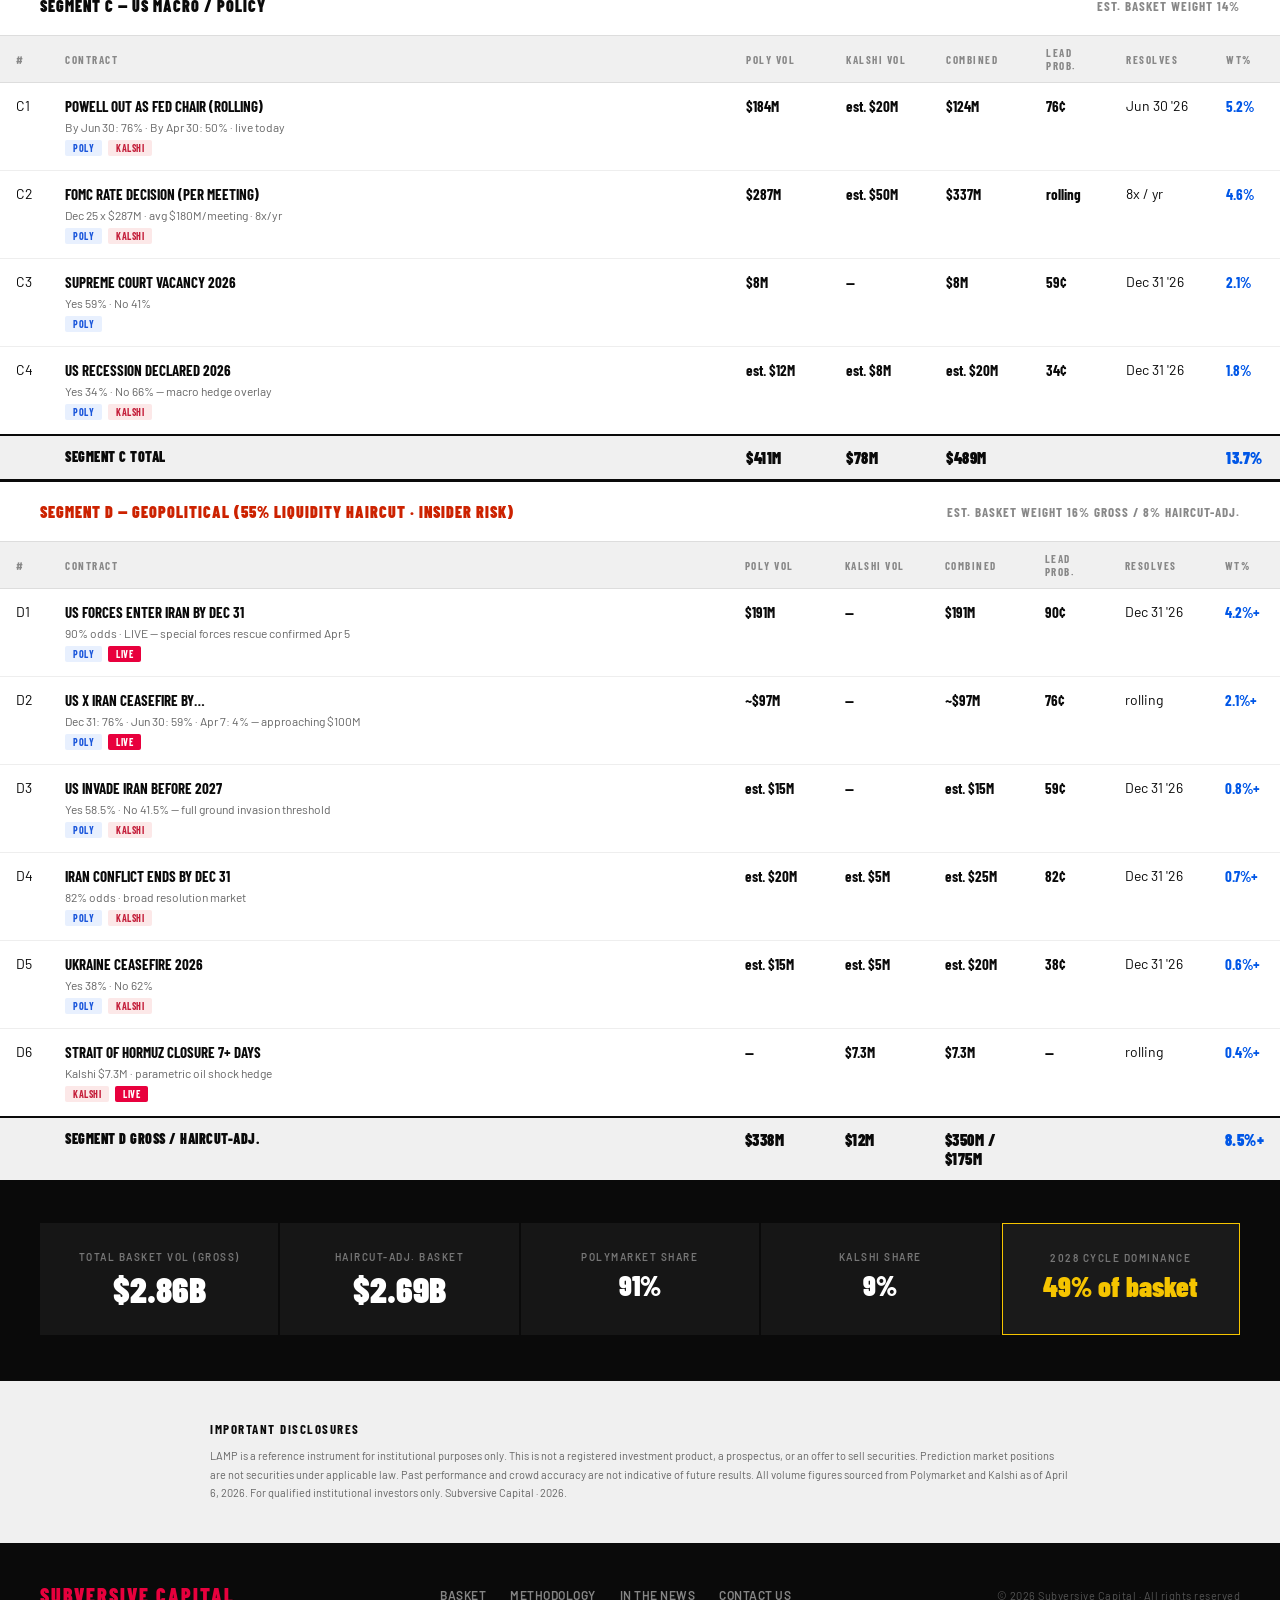
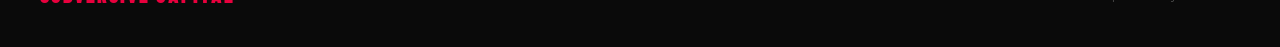
==== commit 88da17fe: "Remove counterparty names (SIG, Clear Street) — confidential Co-Authored-By: Claude Opus 4.6 (1M con" ====
--- a/index.html
+++ b/index.html
@@ -32,7 +32,7 @@
 <!-- ── BASKET HEADER ── -->
 <section class="basket-header">
   <div class="basket-title">Full reference basket</div>
-  <div class="basket-subtitle">For swap pricing by Susquehanna International Group (SIG) and Clear Street</div>
+  <div class="basket-subtitle">For swap pricing by institutional counterparties</div>
 
   <div class="basket-meta">
     <div class="meta-item">
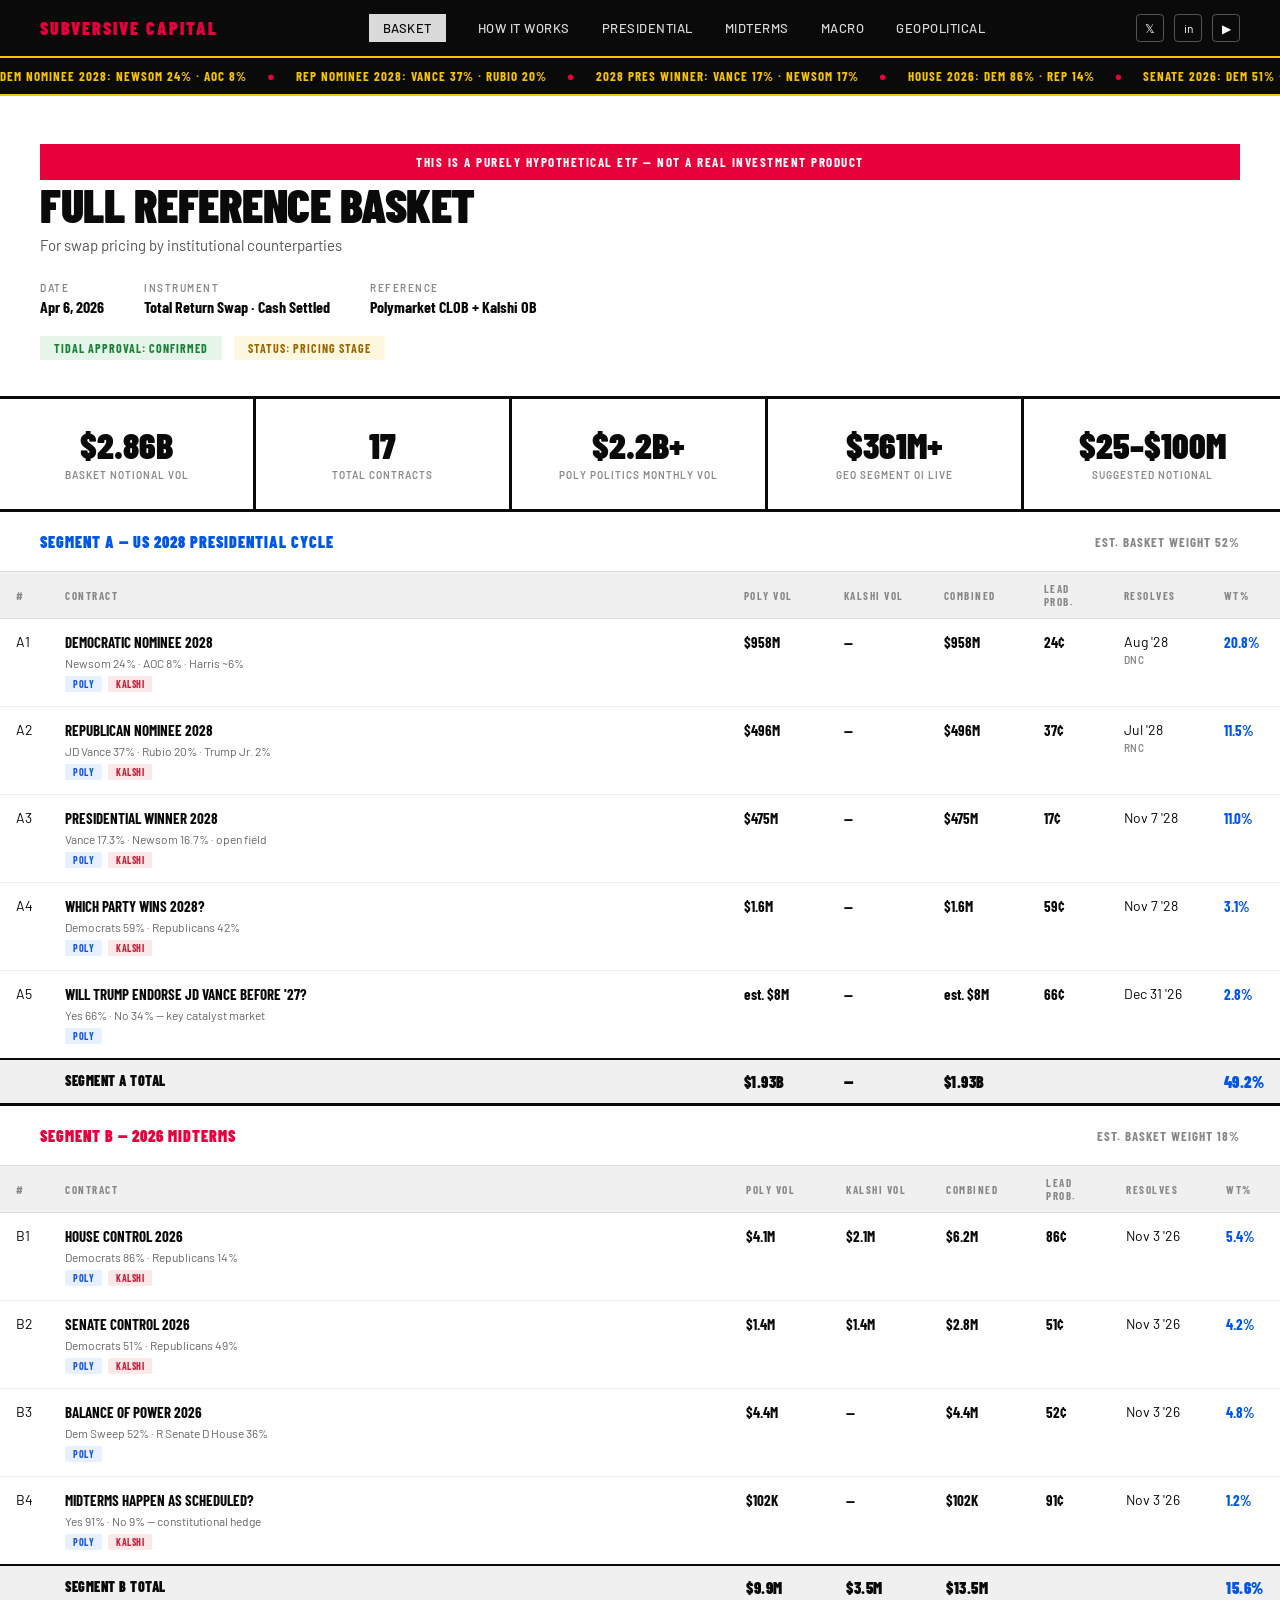
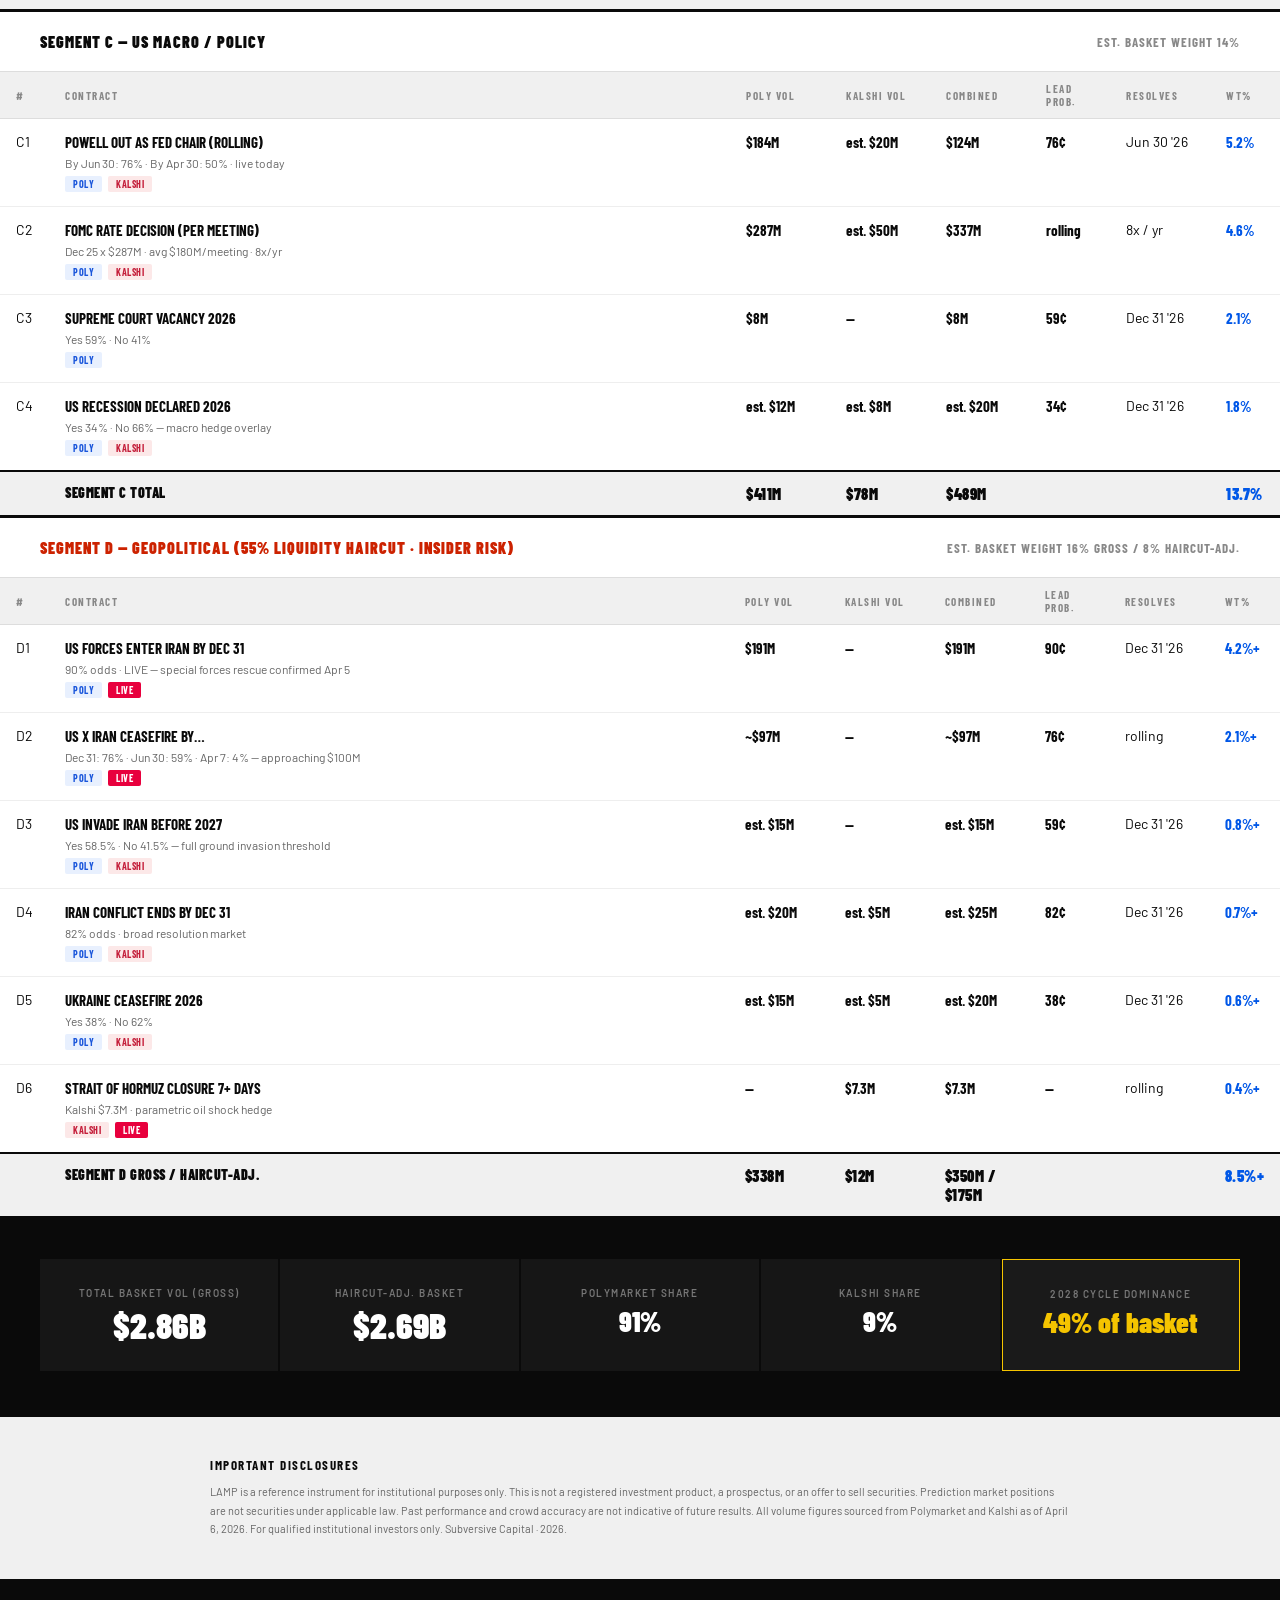
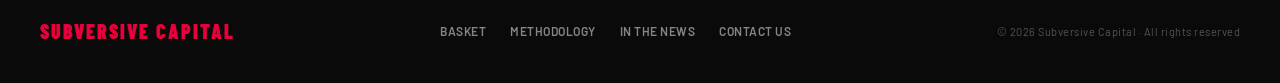
==== commit 2ec5c6a8: "Add hypothetical ETF banner to both pages Co-Authored-By: Claude Opus 4.6 (1M context) <noreply@anth" ====
--- a/index.html
+++ b/index.html
@@ -31,6 +31,7 @@
 
 <!-- ── BASKET HEADER ── -->
 <section class="basket-header">
+  <div class="hypothetical-banner">This is a purely hypothetical ETF &mdash; not a real investment product</div>
   <div class="basket-title">Full reference basket</div>
   <div class="basket-subtitle">For swap pricing by institutional counterparties</div>
 
--- a/styles.css
+++ b/styles.css
@@ -98,6 +98,19 @@
 }
 
 .ticker-sep { color: var(--red); margin: 0 20px; }
+
+/* ── hypothetical banner ── */
+.hypothetical-banner {
+  font-family: 'Barlow Condensed', sans-serif;
+  font-weight: 700;
+  font-size: 13px;
+  letter-spacing: 1.5px;
+  text-transform: uppercase;
+  text-align: center;
+  background: var(--red);
+  color: var(--white);
+  padding: 10px 20px;
+}
 
 /* ── basket header ── */
 .basket-header {
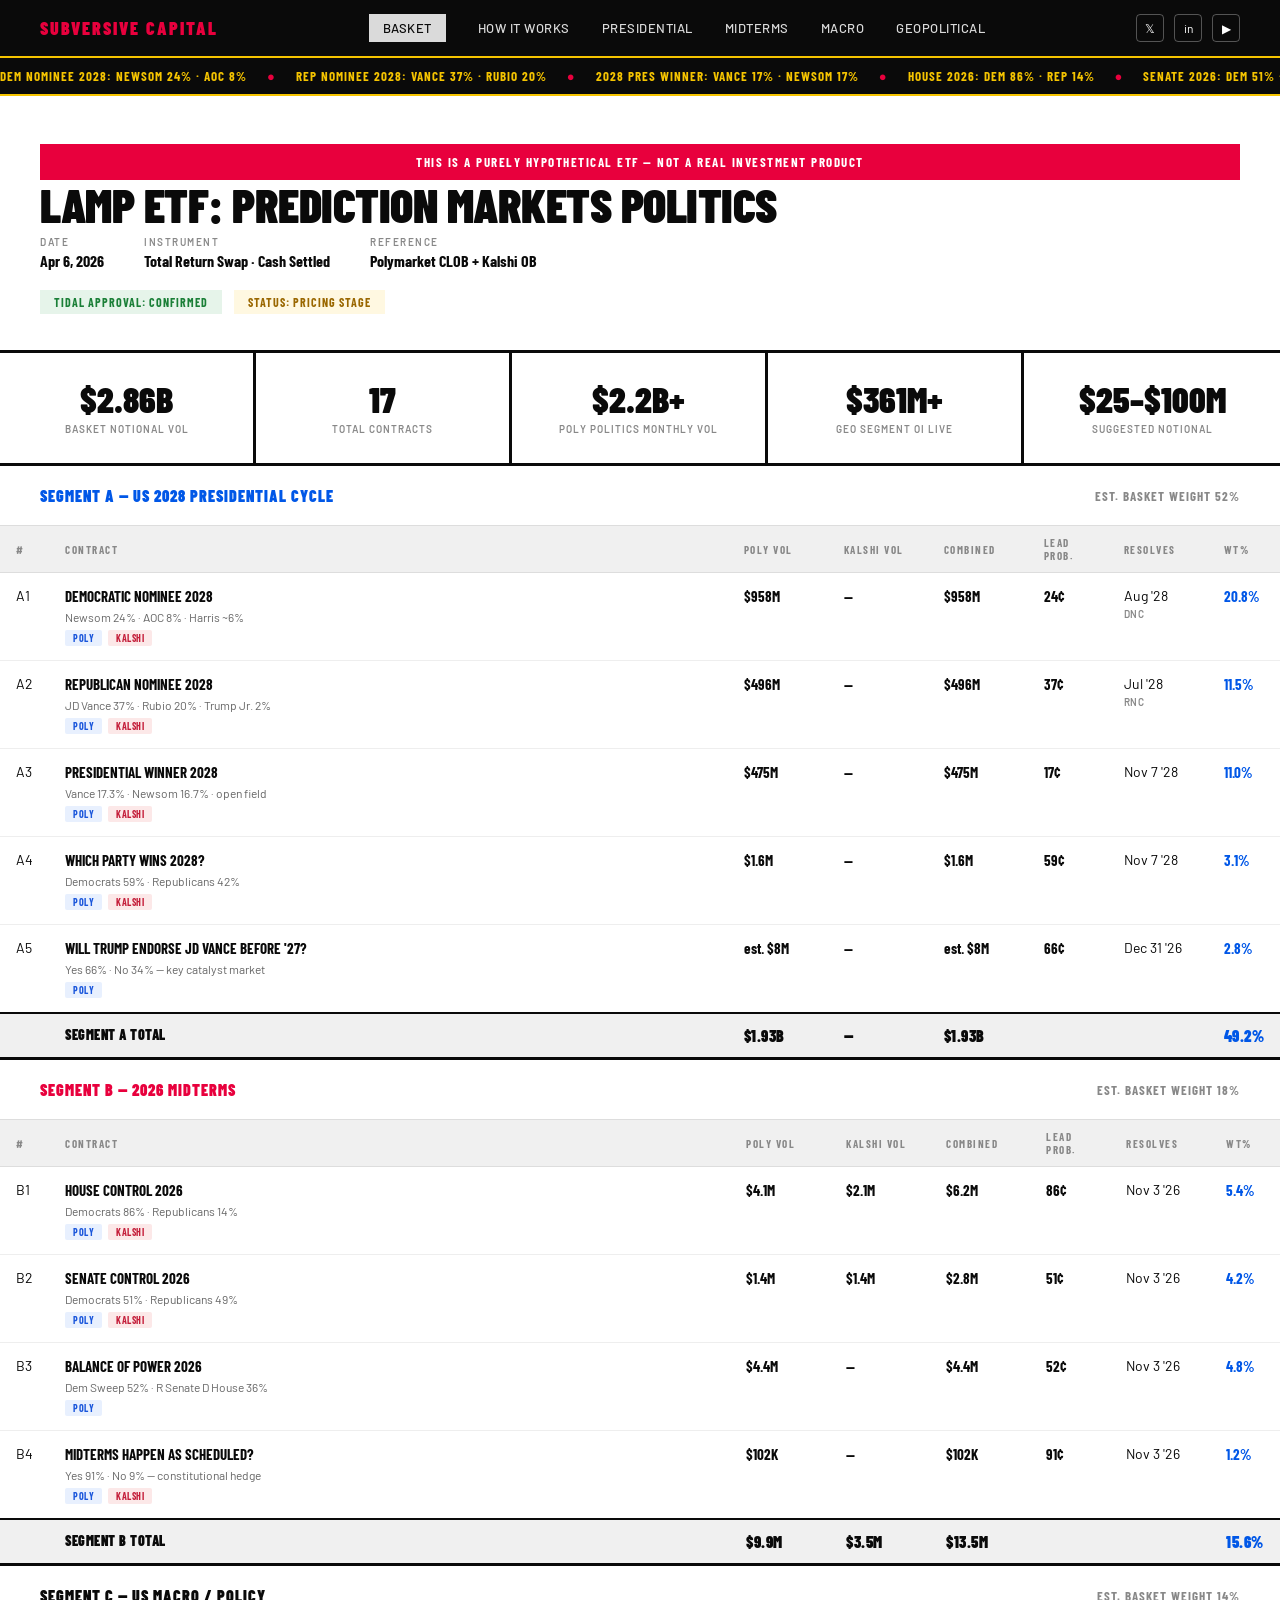
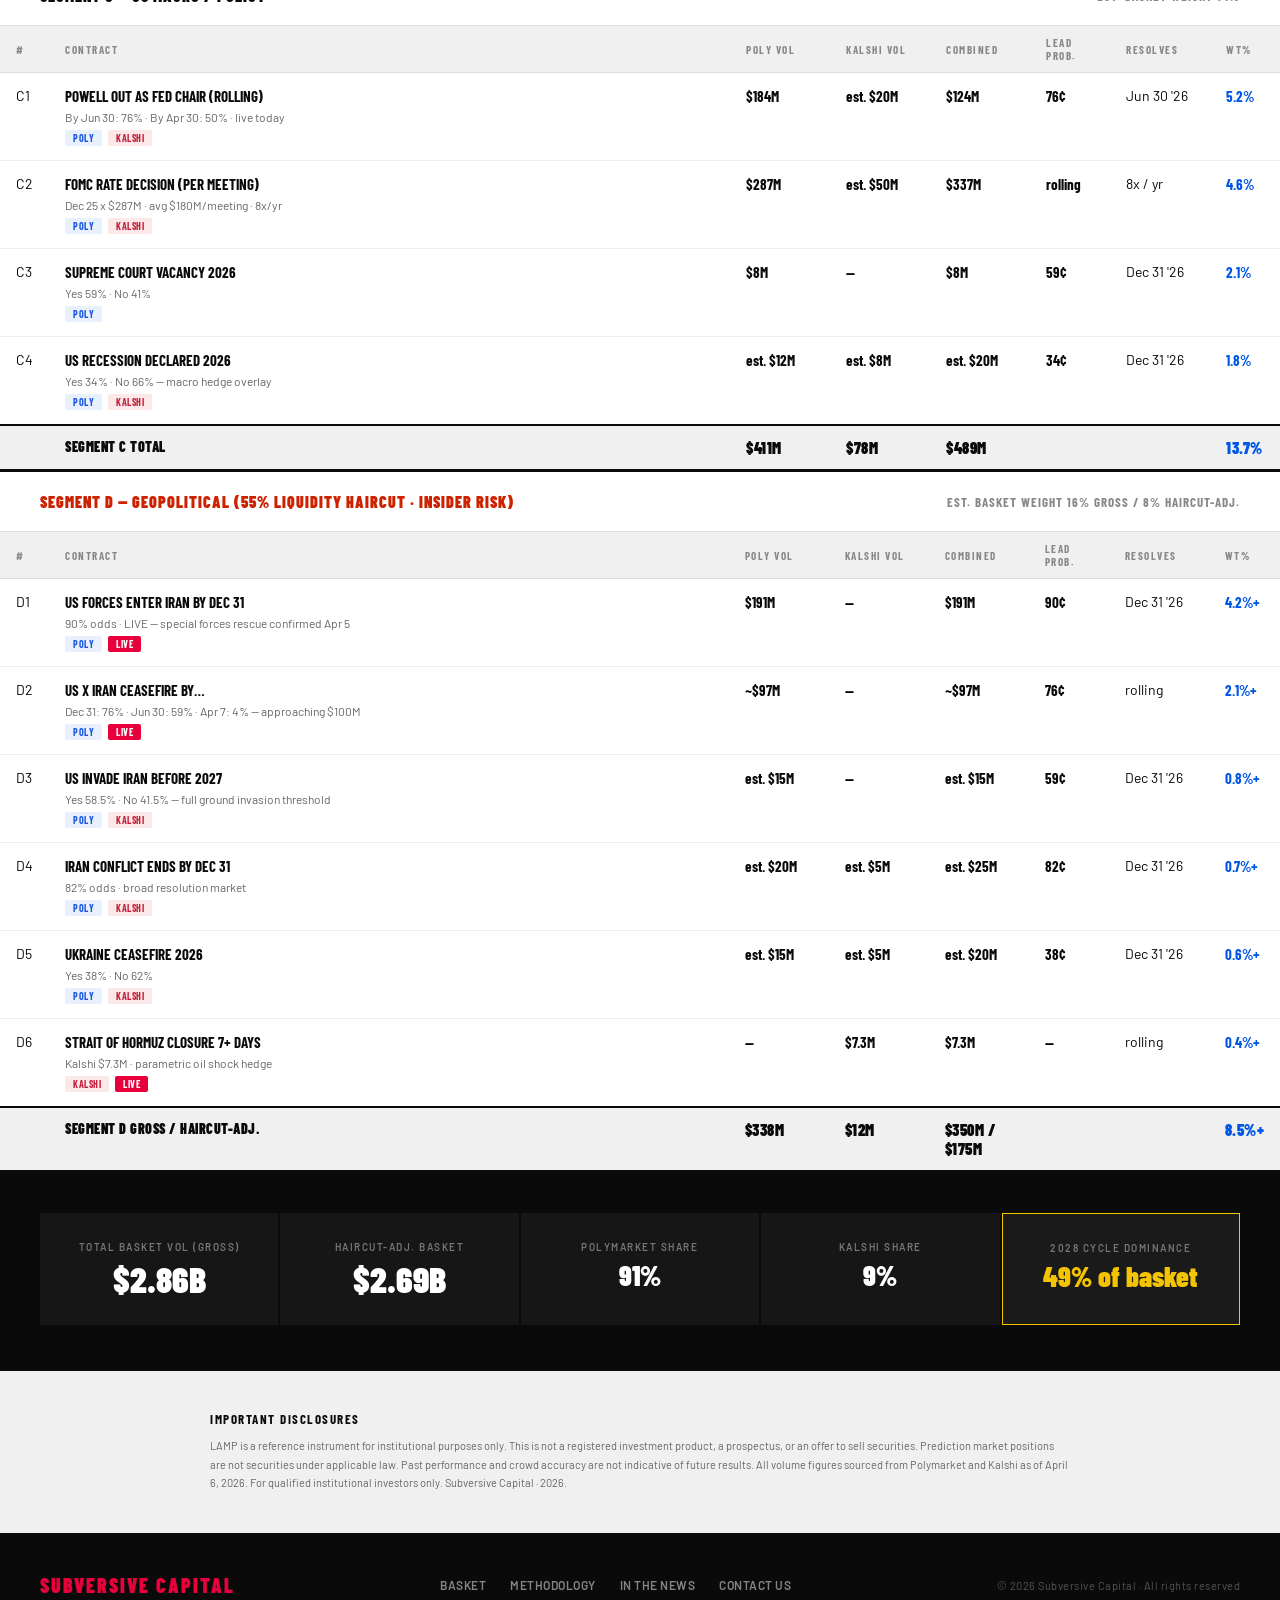
==== commit 6f084e4b: "Rename basket header to LAMP ETF: Prediction Markets Politics Co-Authored-By: Claude Opus 4.6 (1M co" ====
--- a/index.html
+++ b/index.html
@@ -32,8 +32,7 @@
 <!-- ── BASKET HEADER ── -->
 <section class="basket-header">
   <div class="hypothetical-banner">This is a purely hypothetical ETF &mdash; not a real investment product</div>
-  <div class="basket-title">Full reference basket</div>
-  <div class="basket-subtitle">For swap pricing by institutional counterparties</div>
+  <div class="basket-title">LAMP ETF: Prediction Markets Politics</div>
 
   <div class="basket-meta">
     <div class="meta-item">
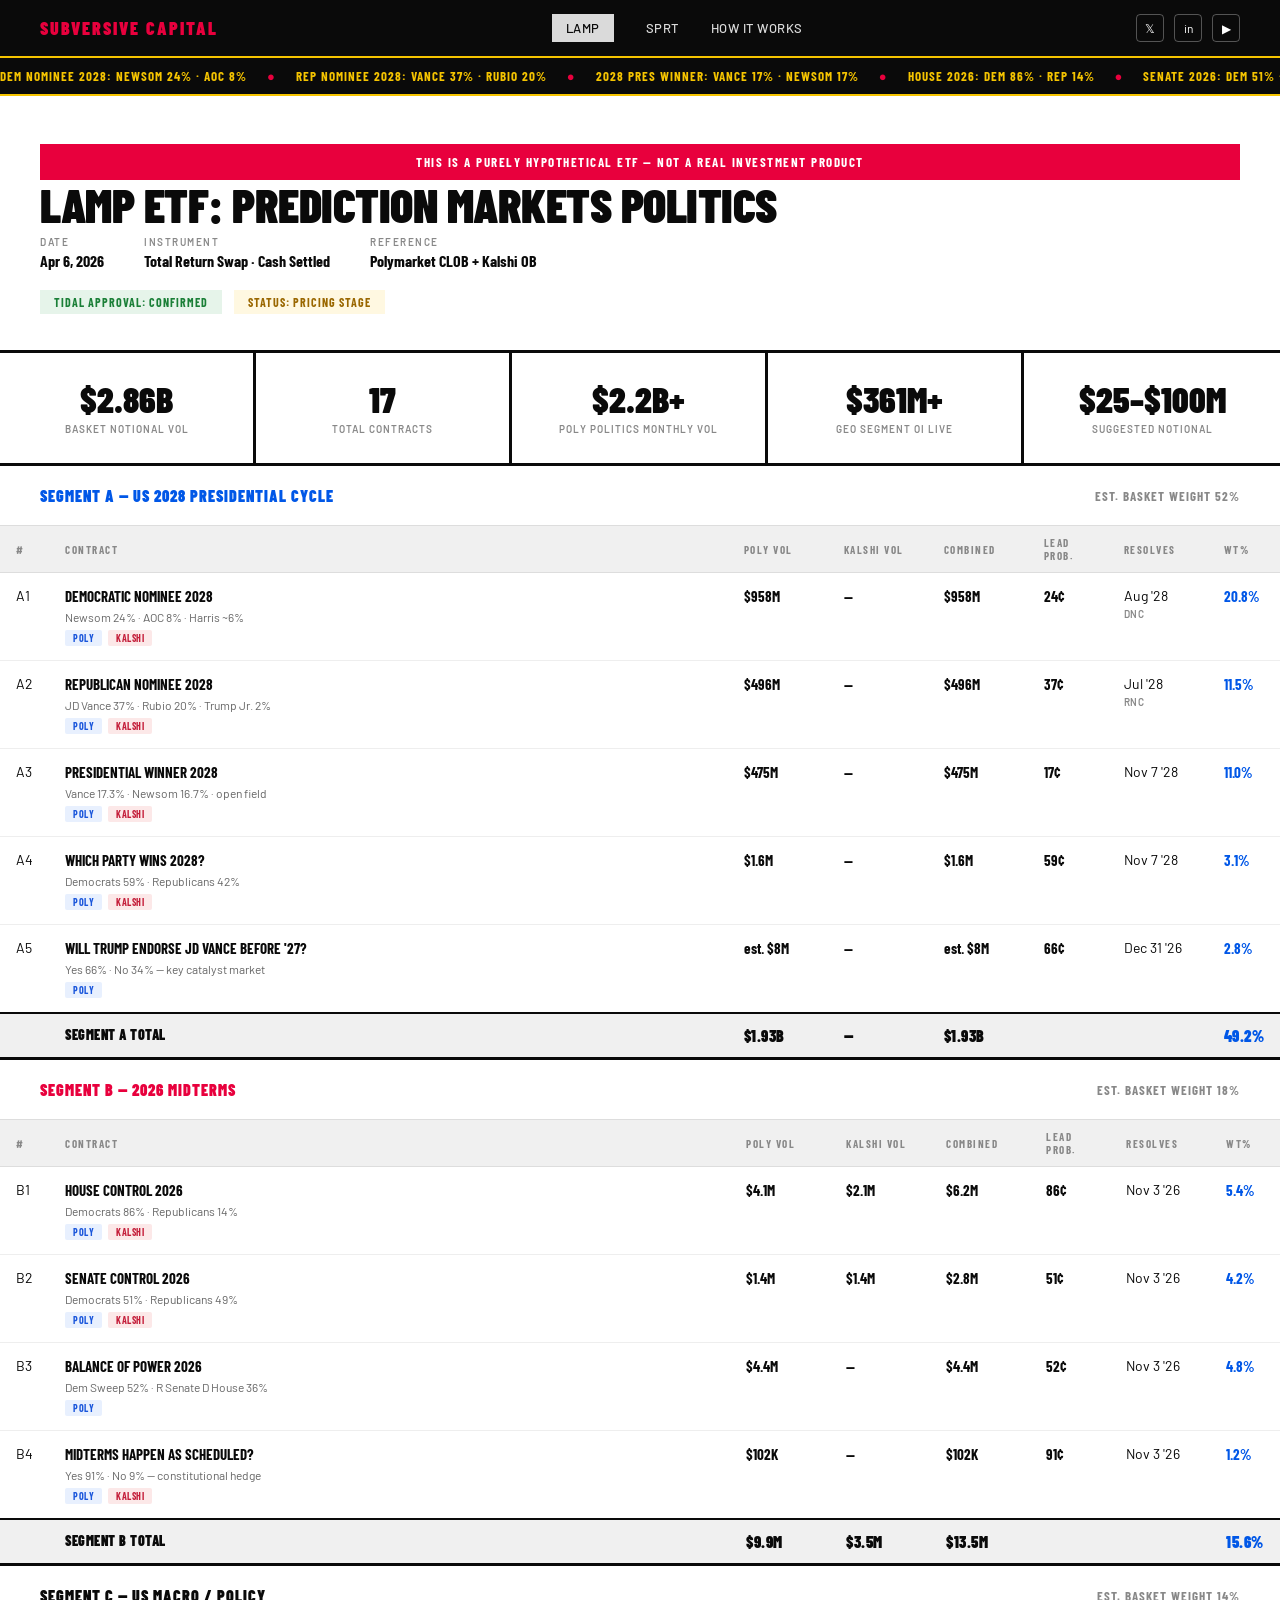
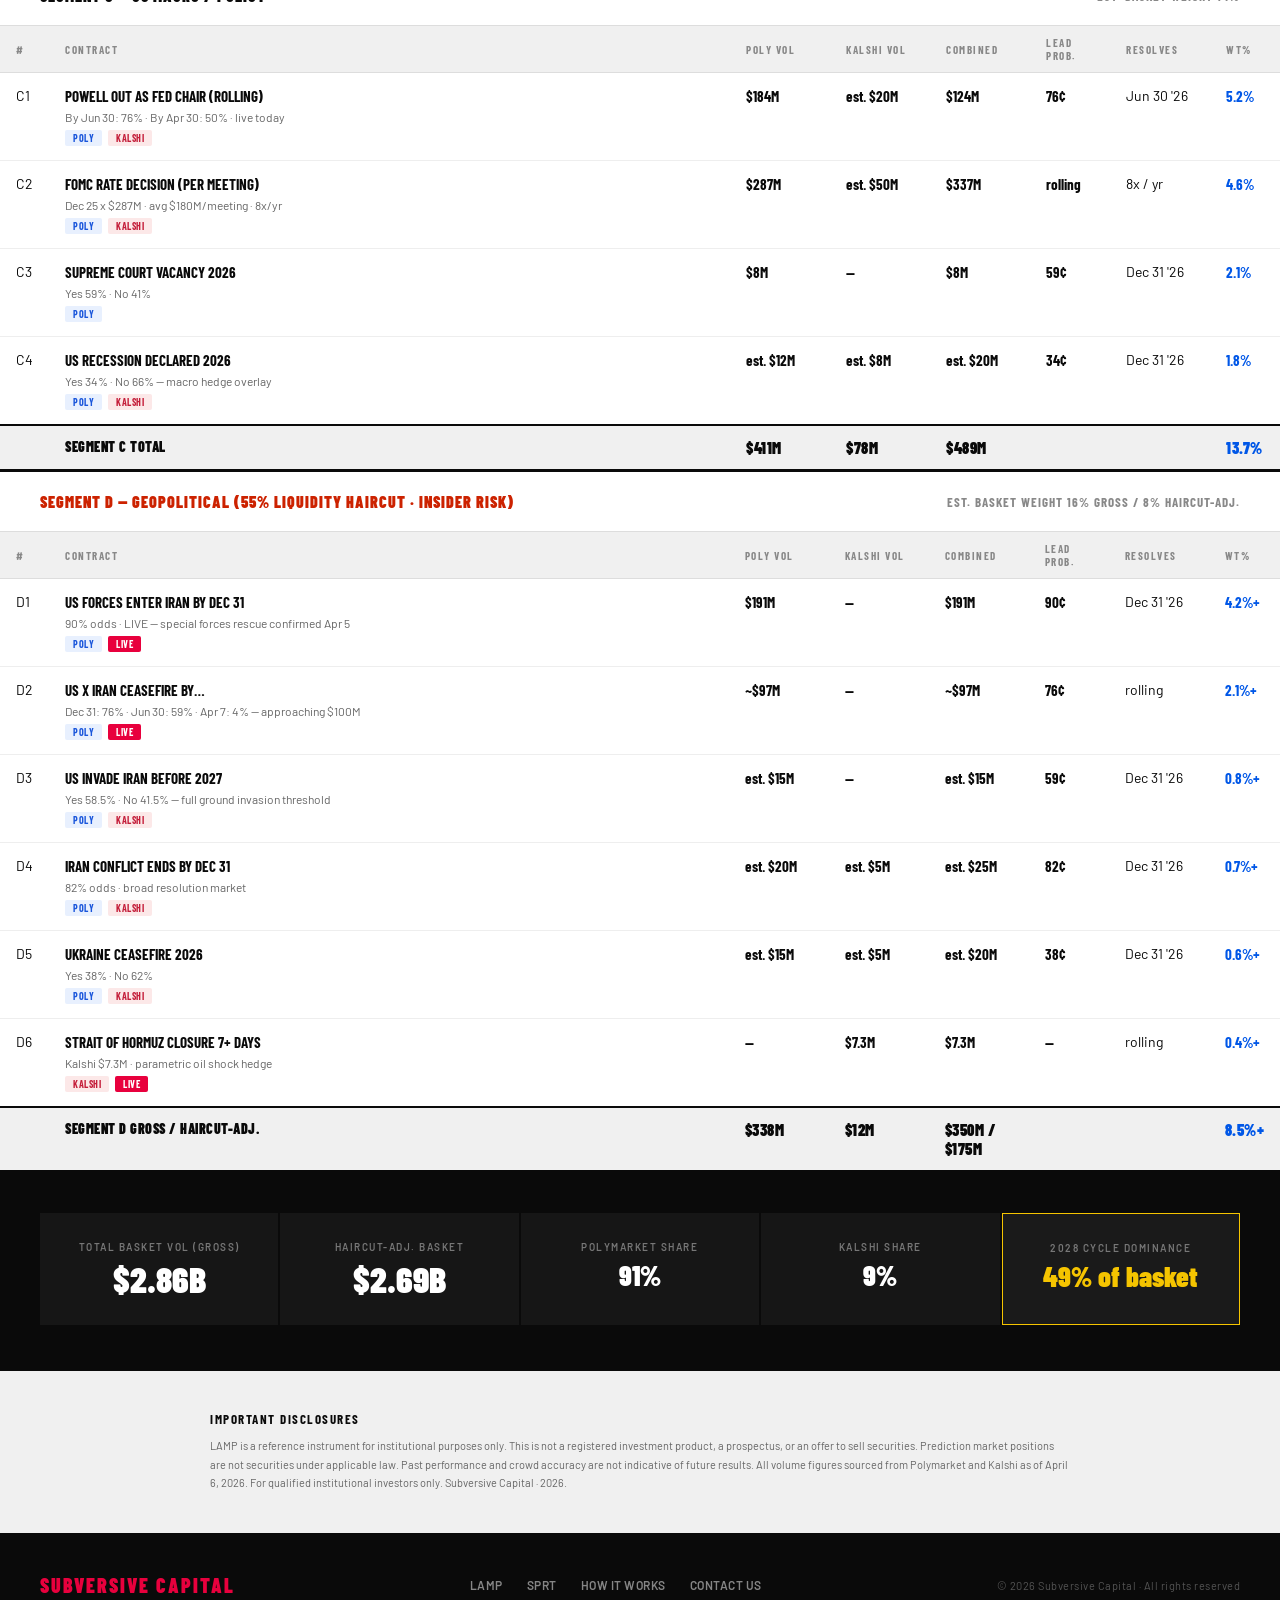
==== commit bd22700d: "Add SPRT sports ETF page + unify nav (LAMP, SPRT, How It Works) New sports prediction market basket " ====
--- a/index.html
+++ b/index.html
@@ -11,12 +11,9 @@
 <nav>
   <div class="nav-logo">Subversive Capital</div>
   <div class="nav-links">
-    <a href="index.html" class="active">Basket</a>
+    <a href="index.html" class="active">LAMP</a>
+    <a href="sprt.html">SPRT</a>
     <a href="how.html">How It Works</a>
-    <a href="#segment-a">Presidential</a>
-    <a href="#segment-b">Midterms</a>
-    <a href="#segment-c">Macro</a>
-    <a href="#segment-d">Geopolitical</a>
   </div>
   <div class="nav-icons">
     <div class="nav-icon">&#x1D54F;</div>
@@ -538,9 +535,9 @@
 <footer>
   <div class="footer-logo">Subversive Capital</div>
   <div class="footer-links">
-    <a href="#">Basket</a>
-    <a href="#">Methodology</a>
-    <a href="#">In the News</a>
+    <a href="index.html">LAMP</a>
+    <a href="sprt.html">SPRT</a>
+    <a href="how.html">How It Works</a>
     <a href="#">Contact Us</a>
   </div>
   <div class="footer-copy">&copy; 2026 Subversive Capital &middot; All rights reserved</div>
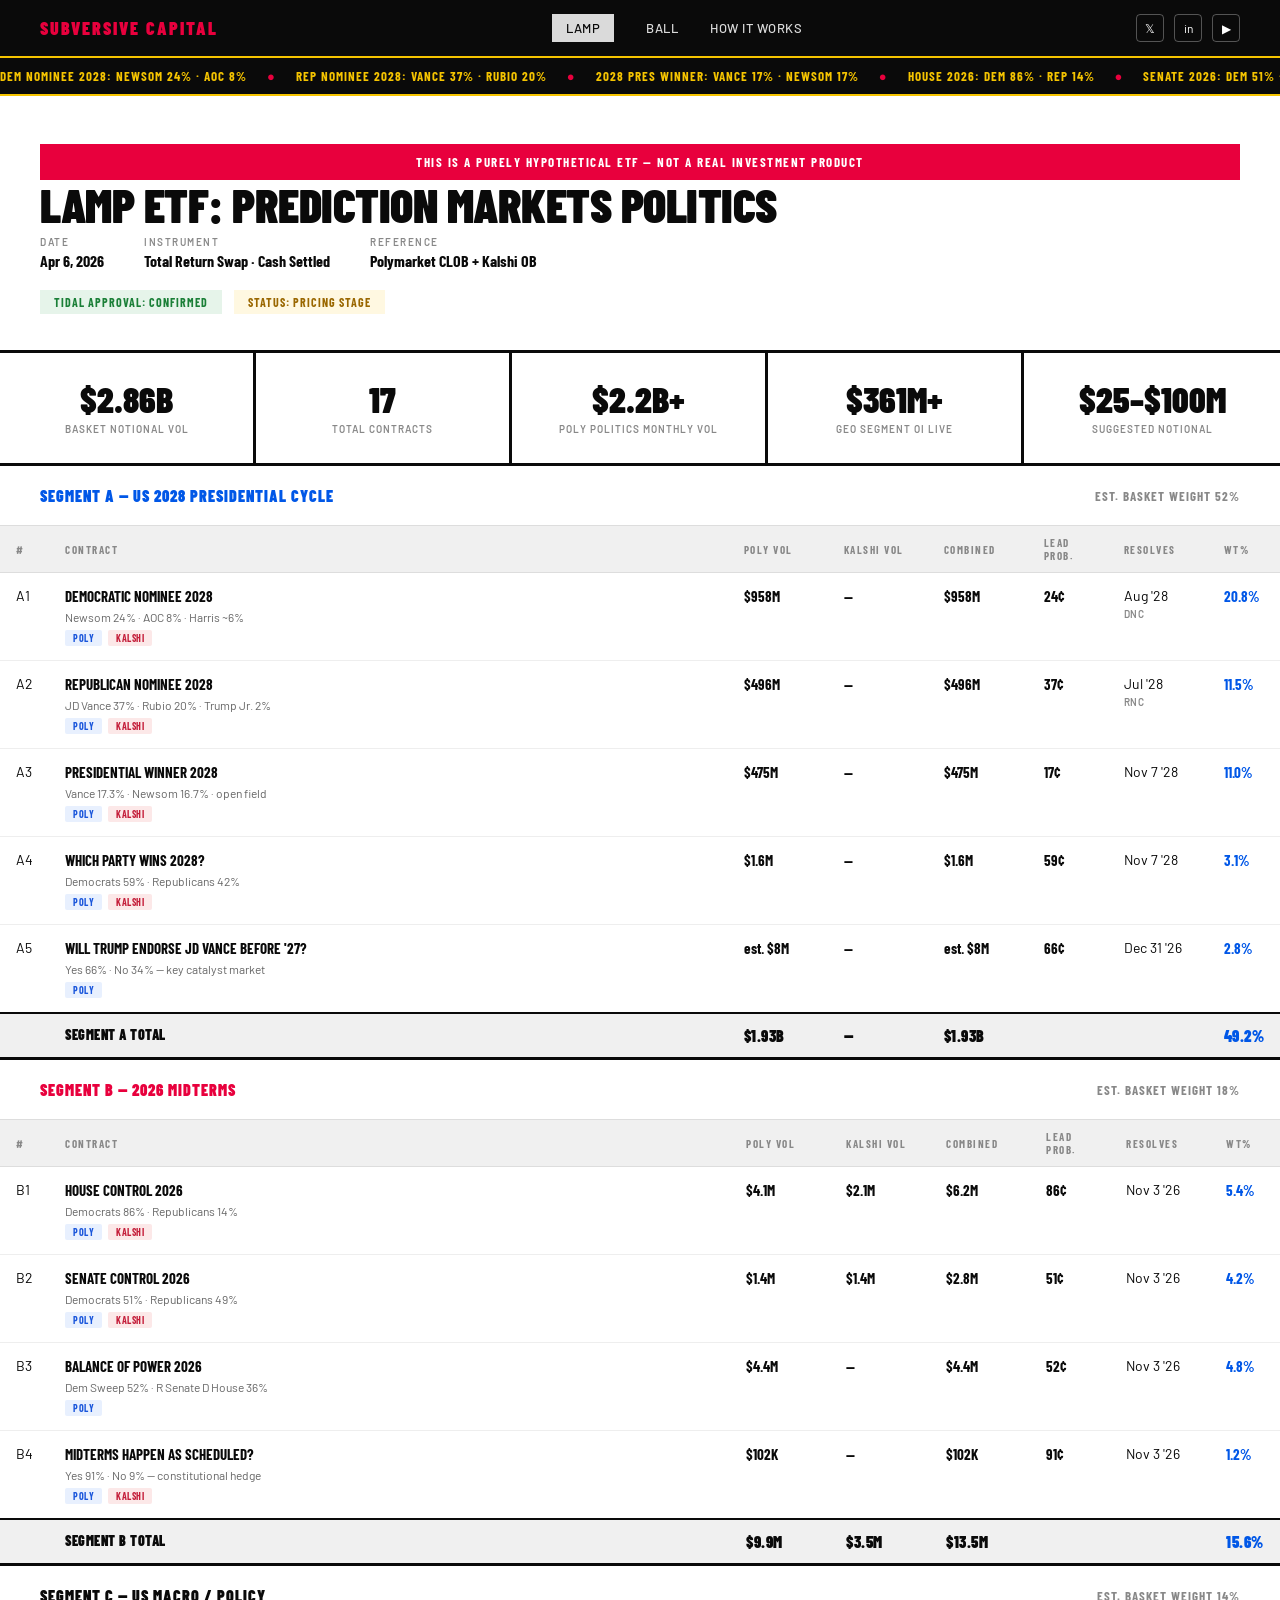
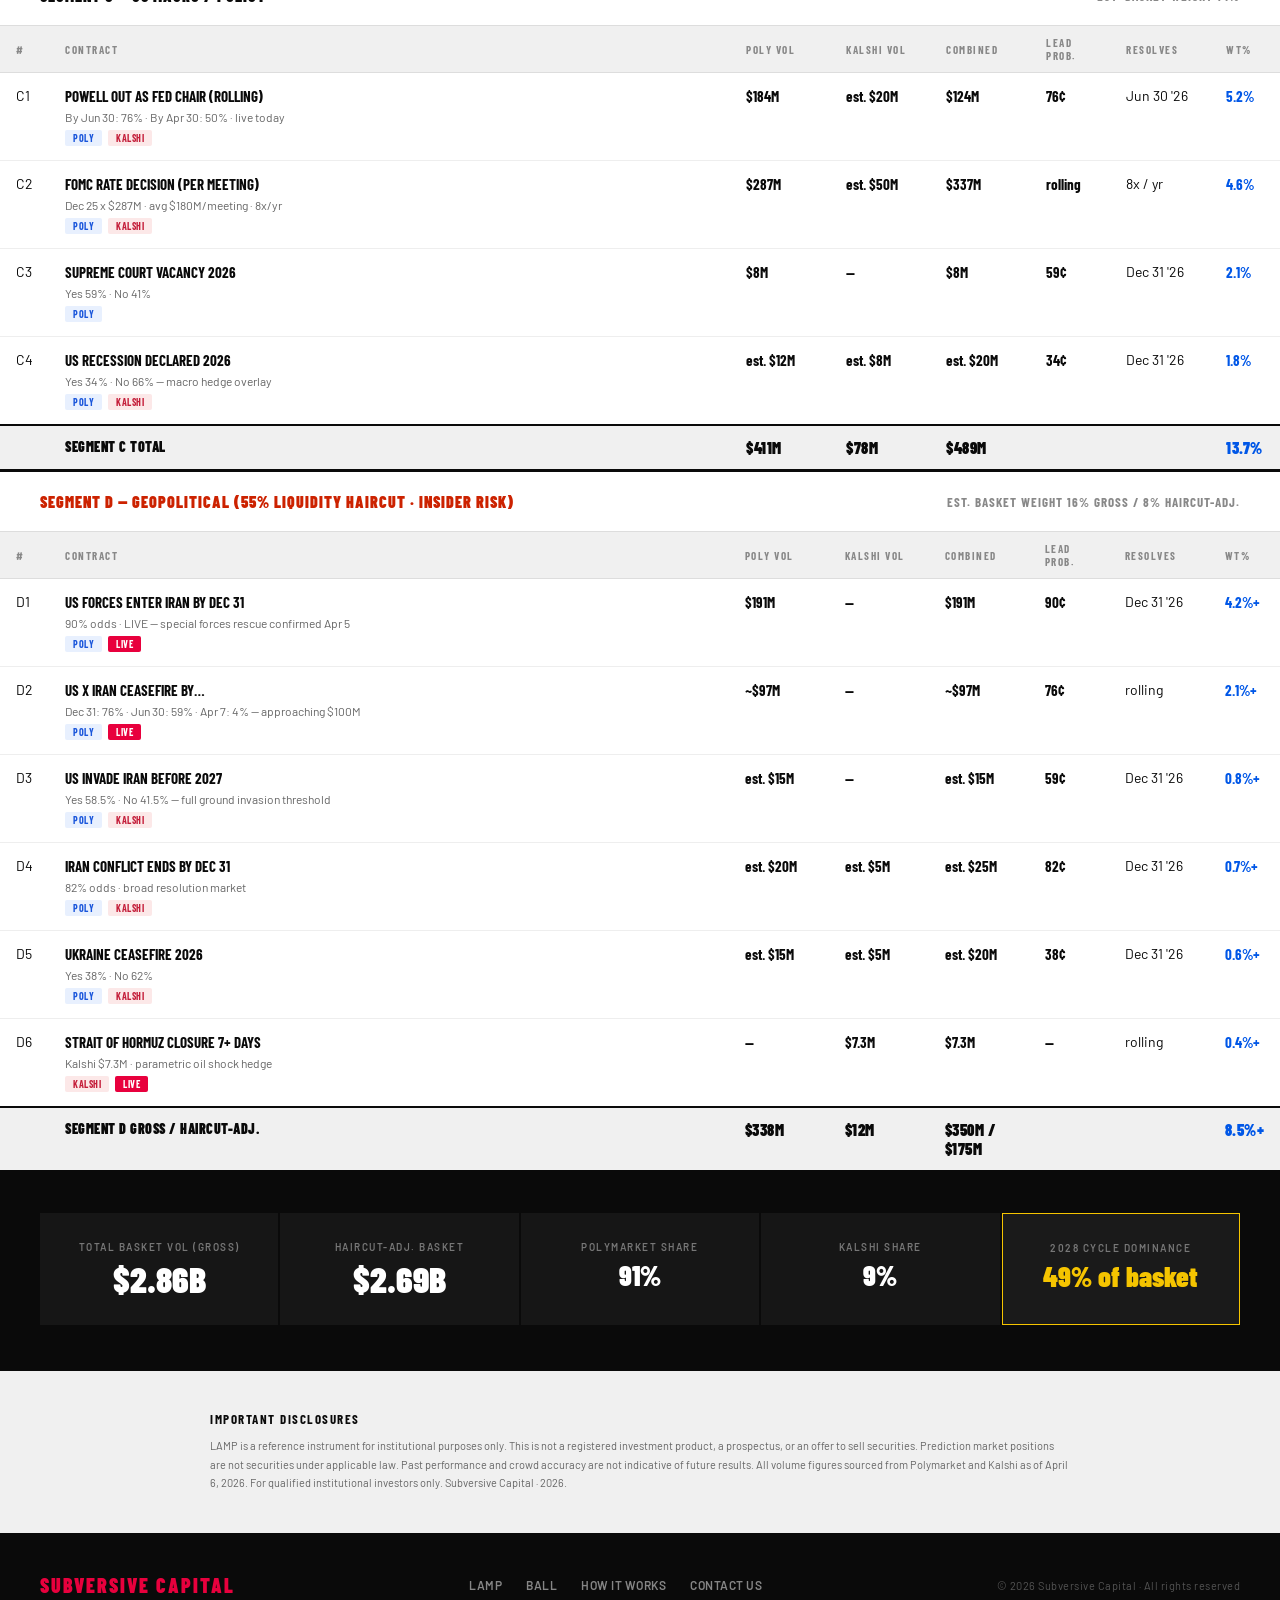
==== commit c6bfa905: "Rename SPRT to BALL across all pages Co-Authored-By: Claude Opus 4.6 (1M context) <noreply@anthropic" ====
--- a/index.html
+++ b/index.html
@@ -12,7 +12,7 @@
   <div class="nav-logo">Subversive Capital</div>
   <div class="nav-links">
     <a href="index.html" class="active">LAMP</a>
-    <a href="sprt.html">SPRT</a>
+    <a href="ball.html">BALL</a>
     <a href="how.html">How It Works</a>
   </div>
   <div class="nav-icons">
@@ -536,7 +536,7 @@
   <div class="footer-logo">Subversive Capital</div>
   <div class="footer-links">
     <a href="index.html">LAMP</a>
-    <a href="sprt.html">SPRT</a>
+    <a href="ball.html">BALL</a>
     <a href="how.html">How It Works</a>
     <a href="#">Contact Us</a>
   </div>
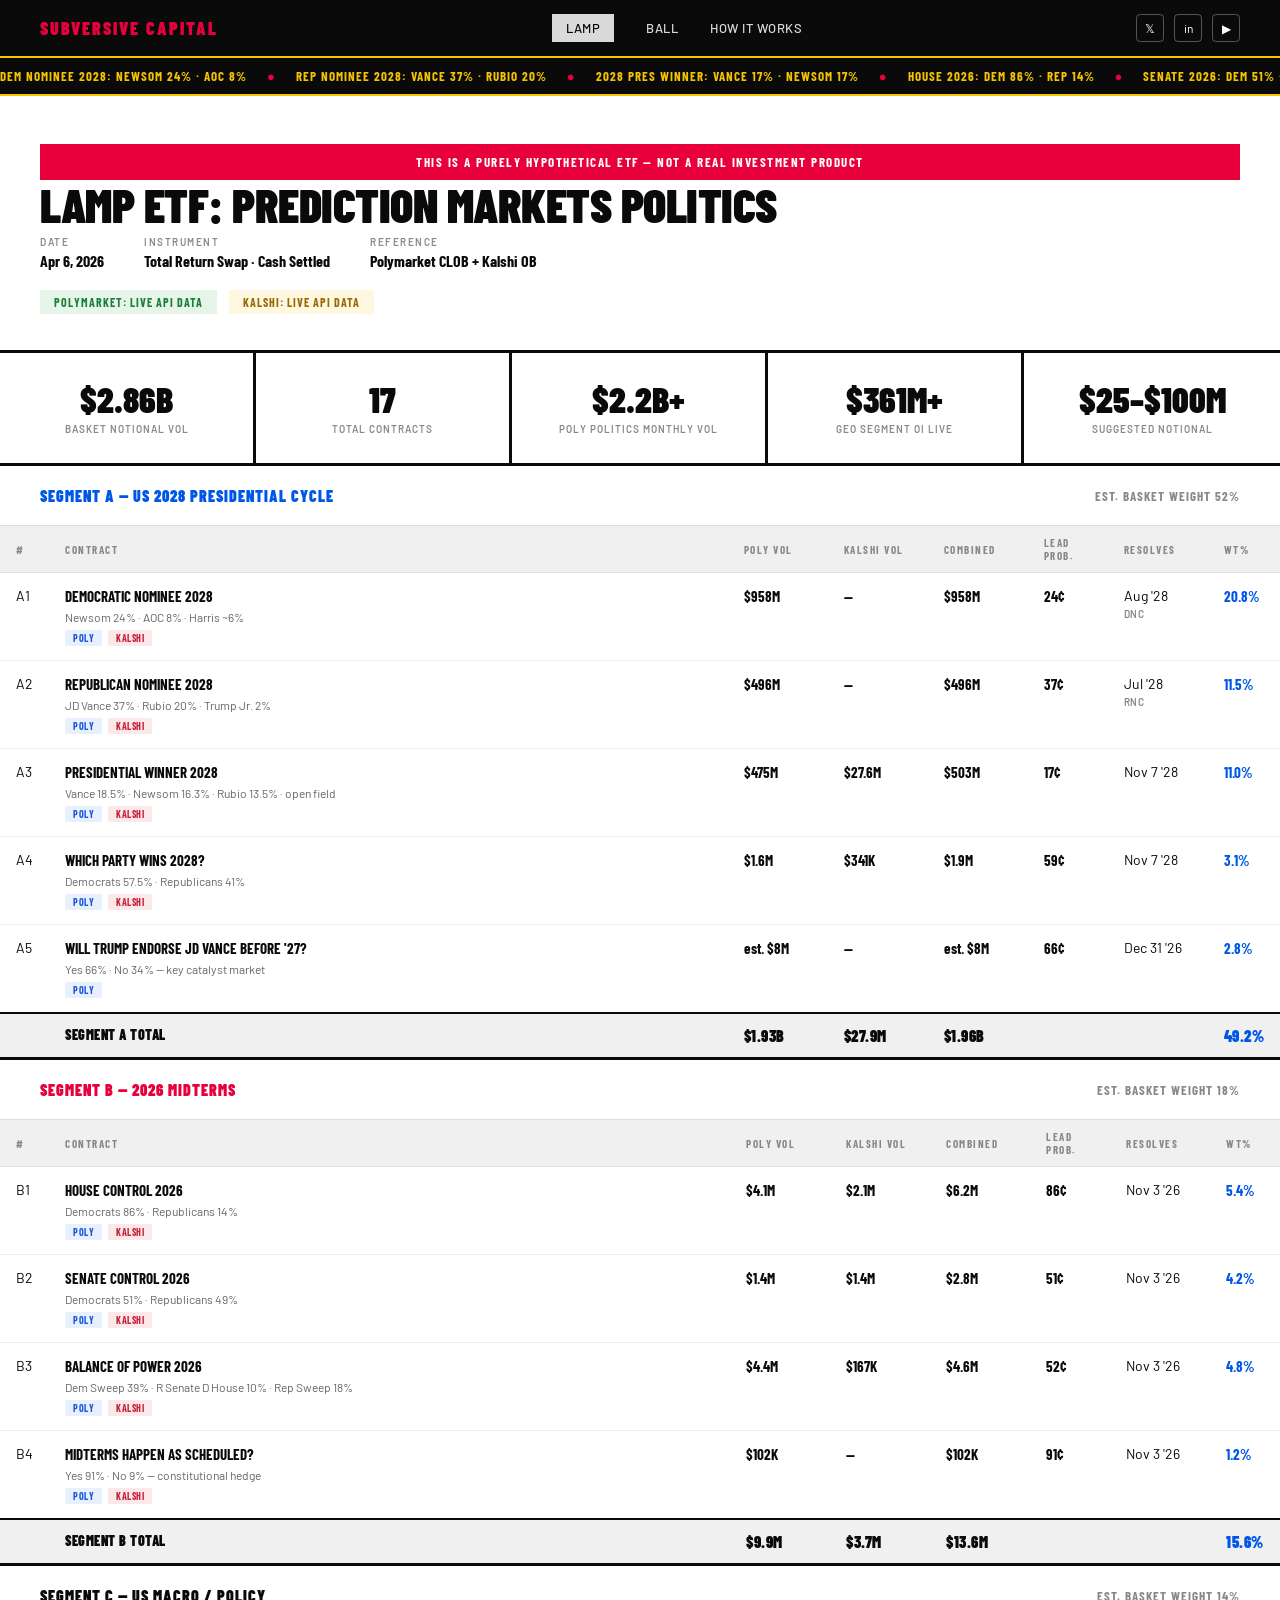
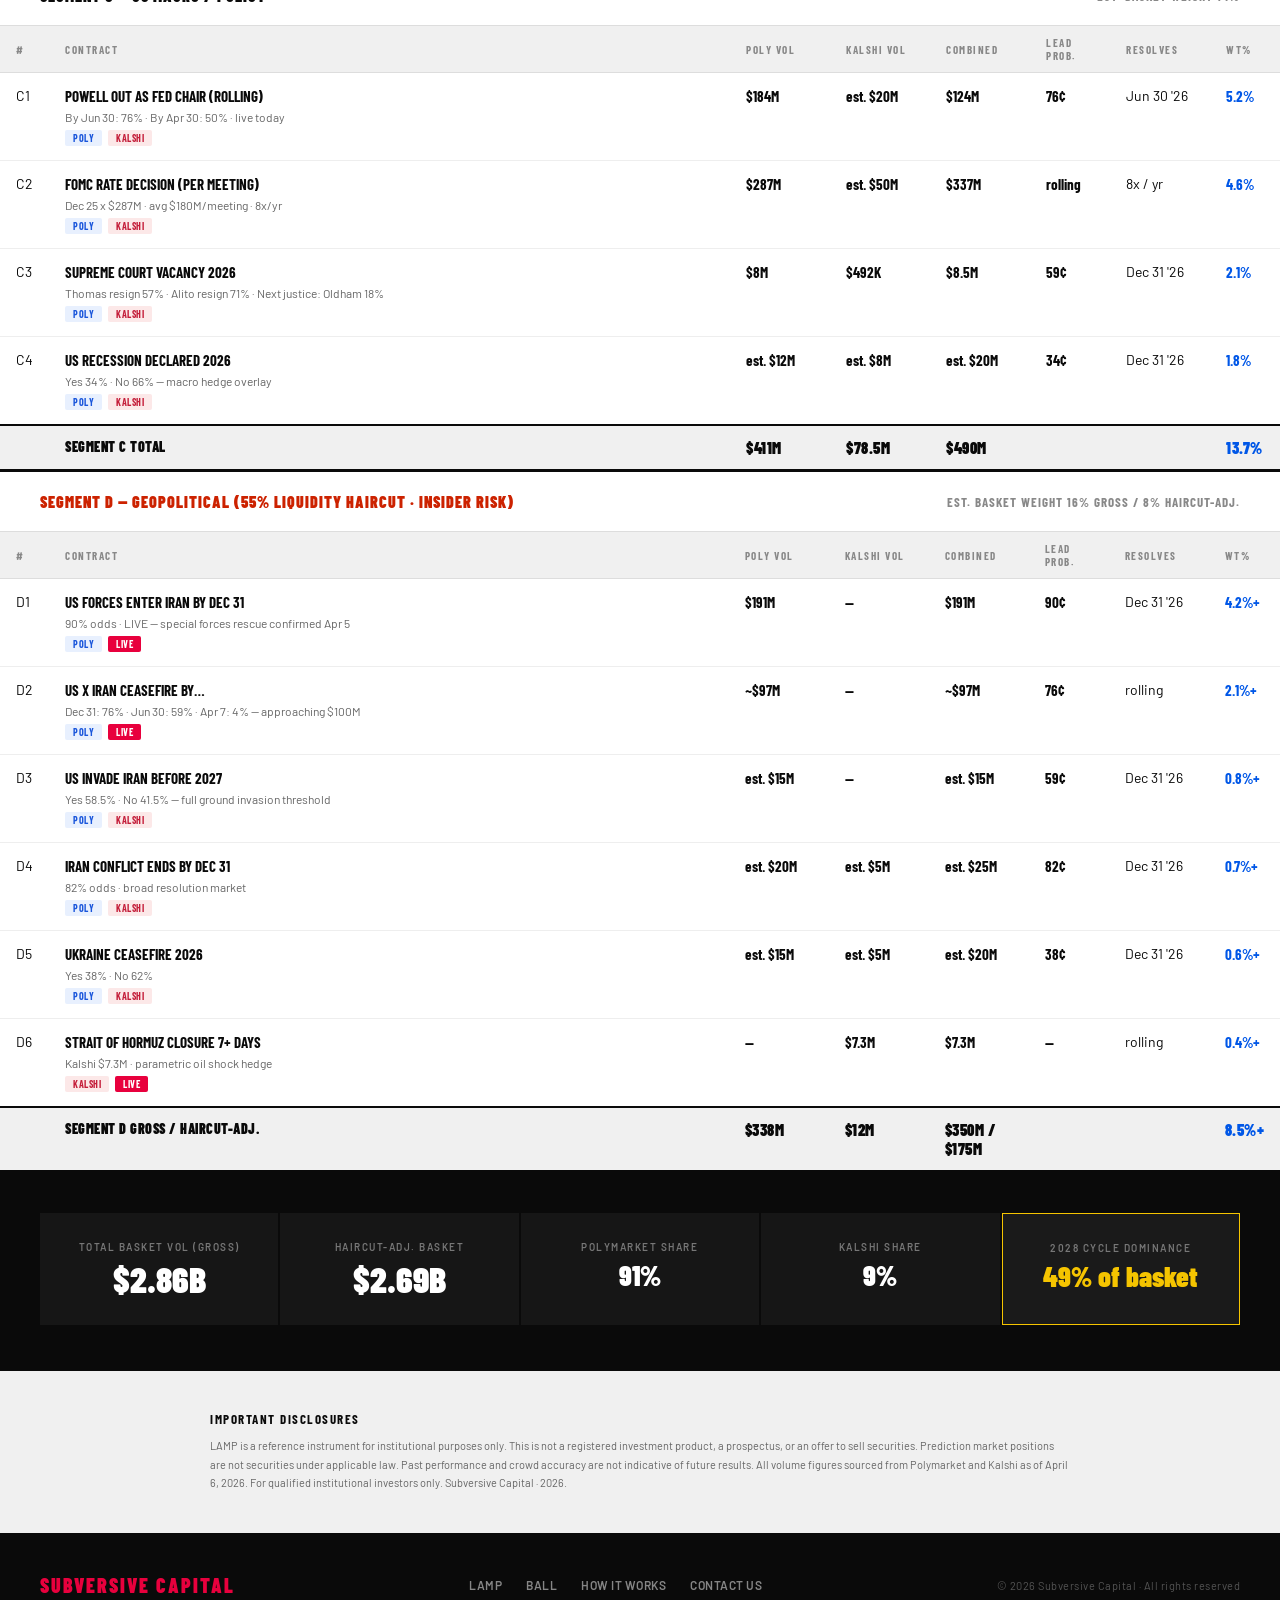
==== commit 0e6cff45: "Update LAMP with real Kalshi API data Added live Kalshi volumes: Presidential Winner ($27.6M), Party" ====
--- a/index.html
+++ b/index.html
@@ -47,8 +47,8 @@
   </div>
 
   <div class="basket-status">
-    <span class="status-badge status-confirmed">TIDAL approval: Confirmed</span>
-    <span class="status-badge status-pricing">Status: Pricing stage</span>
+    <span class="status-badge status-confirmed">Polymarket: Live API data</span>
+    <span class="status-badge status-pricing">Kalshi: Live API data</span>
   </div>
 </section>
 
@@ -132,12 +132,12 @@
         <td>A3</td>
         <td>
           <div class="contract-name">Presidential Winner 2028</div>
-          <div class="contract-detail">Vance 17.3% &middot; Newsom 16.7% &middot; open field</div>
+          <div class="contract-detail">Vance 18.5% &middot; Newsom 16.3% &middot; Rubio 13.5% &middot; open field</div>
           <div class="contract-sources"><span class="source poly">Poly</span> <span class="source kalshi">Kalshi</span></div>
         </td>
         <td class="num">$475M</td>
-        <td class="num">&mdash;</td>
-        <td class="num">$475M</td>
+        <td class="num">$27.6M</td>
+        <td class="num">$503M</td>
         <td class="num">17&cent;</td>
         <td>Nov 7 '28</td>
         <td class="num wt">11.0%</td>
@@ -146,12 +146,12 @@
         <td>A4</td>
         <td>
           <div class="contract-name">Which party wins 2028?</div>
-          <div class="contract-detail">Democrats 59% &middot; Republicans 42%</div>
+          <div class="contract-detail">Democrats 57.5% &middot; Republicans 41%</div>
           <div class="contract-sources"><span class="source poly">Poly</span> <span class="source kalshi">Kalshi</span></div>
         </td>
         <td class="num">$1.6M</td>
-        <td class="num">&mdash;</td>
-        <td class="num">$1.6M</td>
+        <td class="num">$341K</td>
+        <td class="num">$1.9M</td>
         <td class="num">59&cent;</td>
         <td>Nov 7 '28</td>
         <td class="num wt">3.1%</td>
@@ -174,8 +174,8 @@
         <td></td>
         <td>Segment A total</td>
         <td class="num">$1.93B</td>
-        <td class="num">&mdash;</td>
-        <td class="num">$1.93B</td>
+        <td class="num">$27.9M</td>
+        <td class="num">$1.96B</td>
         <td></td>
         <td></td>
         <td class="num wt">49.2%</td>
@@ -241,12 +241,12 @@
         <td>B3</td>
         <td>
           <div class="contract-name">Balance of Power 2026</div>
-          <div class="contract-detail">Dem Sweep 52% &middot; R Senate D House 36%</div>
-          <div class="contract-sources"><span class="source poly">Poly</span></div>
+          <div class="contract-detail">Dem Sweep 39% &middot; R Senate D House 10% &middot; Rep Sweep 18%</div>
+          <div class="contract-sources"><span class="source poly">Poly</span> <span class="source kalshi">Kalshi</span></div>
         </td>
         <td class="num">$4.4M</td>
-        <td class="num">&mdash;</td>
-        <td class="num">$4.4M</td>
+        <td class="num">$167K</td>
+        <td class="num">$4.6M</td>
         <td class="num">52&cent;</td>
         <td>Nov 3 '26</td>
         <td class="num wt">4.8%</td>
@@ -269,8 +269,8 @@
         <td></td>
         <td>Segment B total</td>
         <td class="num">$9.9M</td>
-        <td class="num">$3.5M</td>
-        <td class="num">$13.5M</td>
+        <td class="num">$3.7M</td>
+        <td class="num">$13.6M</td>
         <td></td>
         <td></td>
         <td class="num wt">15.6%</td>
@@ -336,12 +336,12 @@
         <td>C3</td>
         <td>
           <div class="contract-name">Supreme Court vacancy 2026</div>
-          <div class="contract-detail">Yes 59% &middot; No 41%</div>
-          <div class="contract-sources"><span class="source poly">Poly</span></div>
+          <div class="contract-detail">Thomas resign 57% &middot; Alito resign 71% &middot; Next justice: Oldham 18%</div>
+          <div class="contract-sources"><span class="source poly">Poly</span> <span class="source kalshi">Kalshi</span></div>
         </td>
         <td class="num">$8M</td>
-        <td class="num">&mdash;</td>
-        <td class="num">$8M</td>
+        <td class="num">$492K</td>
+        <td class="num">$8.5M</td>
         <td class="num">59&cent;</td>
         <td>Dec 31 '26</td>
         <td class="num wt">2.1%</td>
@@ -364,8 +364,8 @@
         <td></td>
         <td>Segment C total</td>
         <td class="num">$411M</td>
-        <td class="num">$78M</td>
-        <td class="num">$489M</td>
+        <td class="num">$78.5M</td>
+        <td class="num">$490M</td>
         <td></td>
         <td></td>
         <td class="num wt">13.7%</td>
